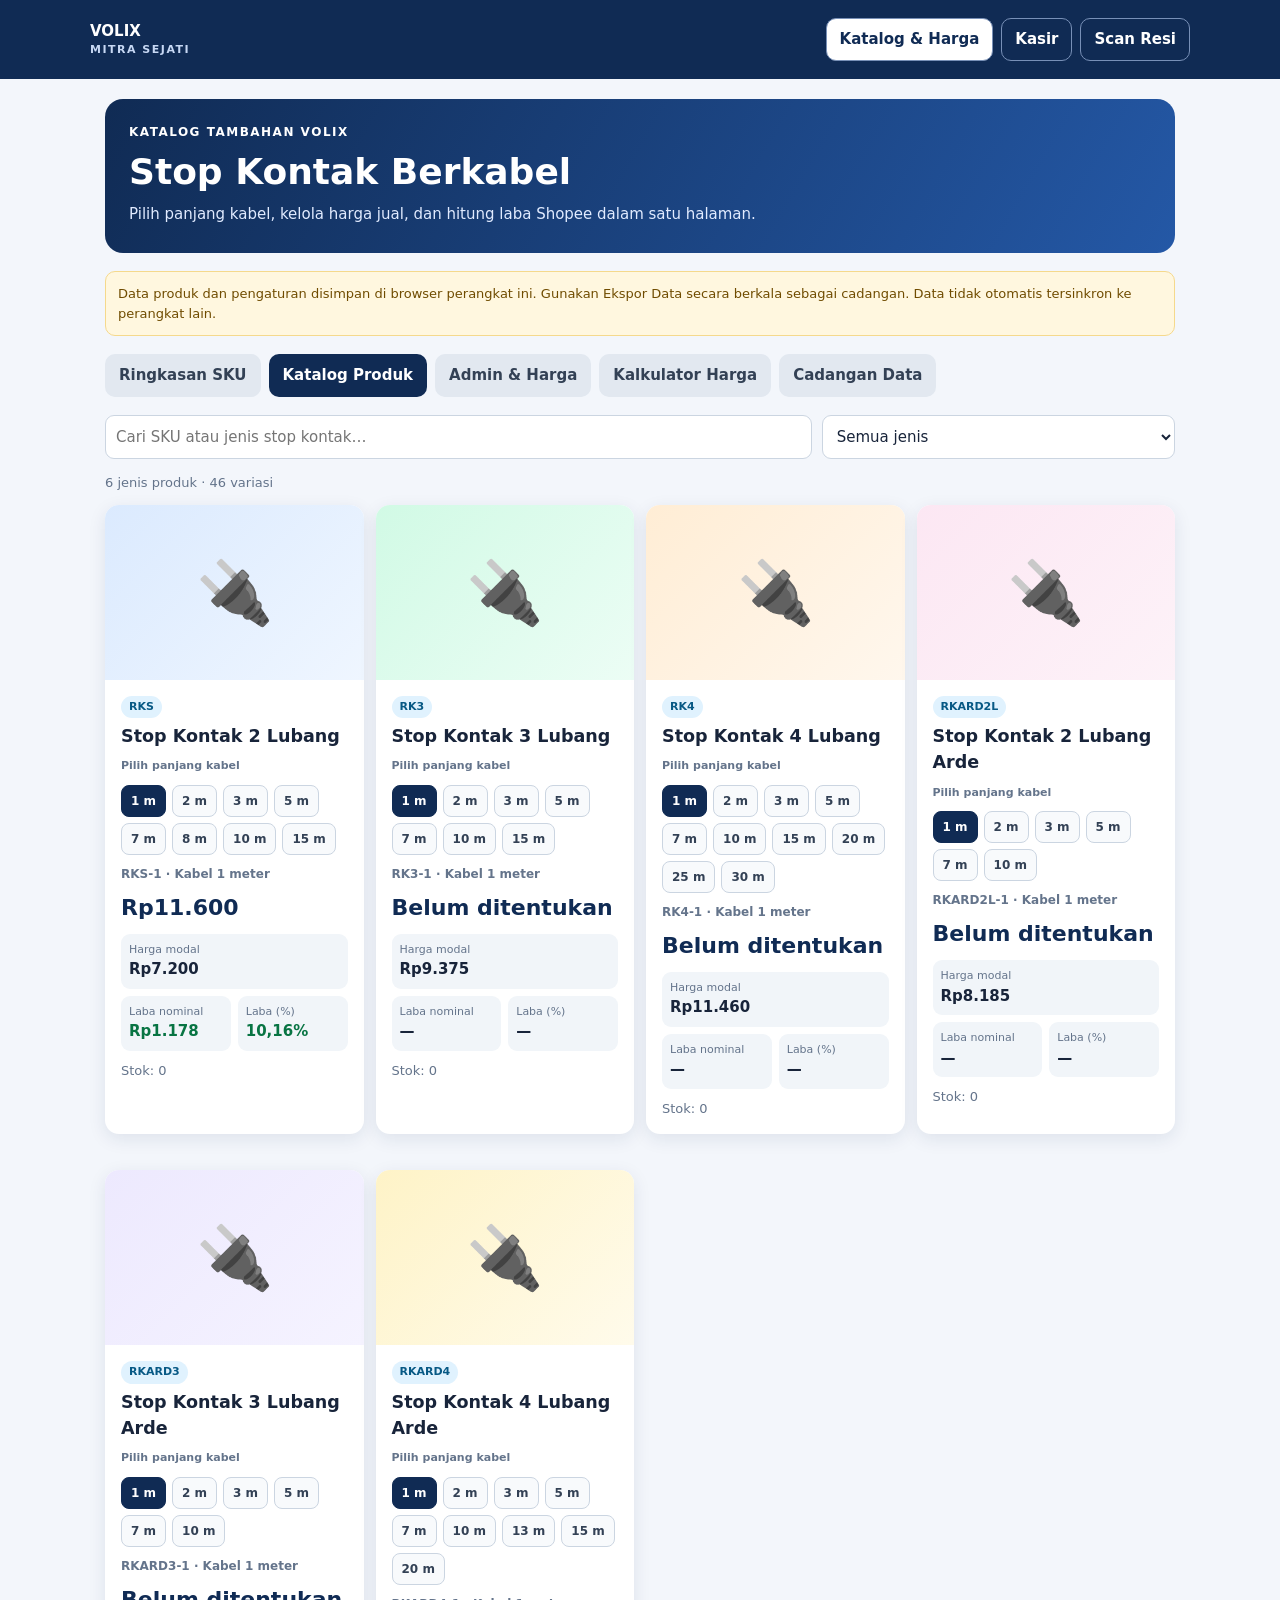
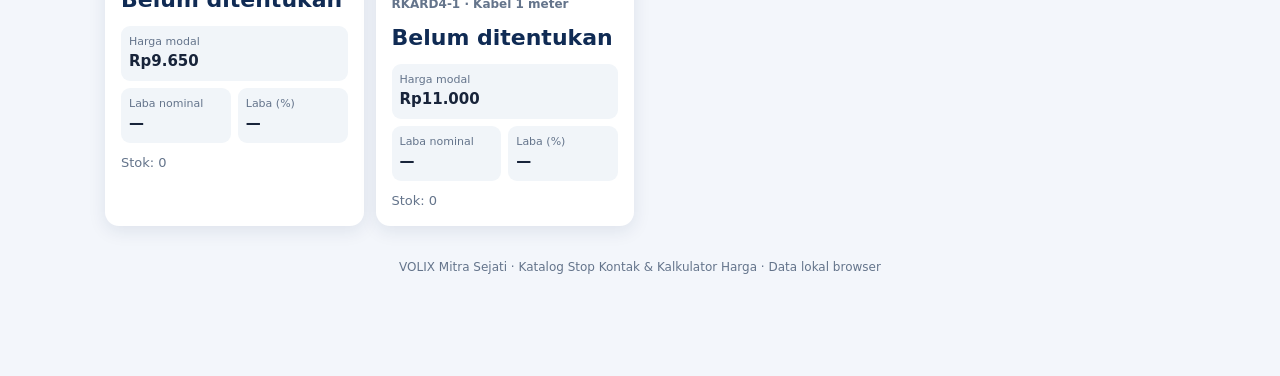
==== index.html @ 22ccf39c "Add Ringkasan SKU tab for stop contact catalog" ====
<!doctype html>
<html lang="id"><head><meta charset="utf-8"><meta name="viewport" content="width=device-width,initial-scale=1"><meta name="theme-color" content="#102b54"><title>VOLIX Mitra Sejati — Katalog & Kalkulator Harga</title>
<style>
:root{--navy:#102b54;--blue:#2563eb;--bg:#f3f6fb;--ink:#18243a;--muted:#64748b;--line:#dce4ef;--green:#087443;--red:#b42318}*{box-sizing:border-box}body{margin:0;background:var(--bg);color:var(--ink);font:15px/1.5 system-ui,-apple-system,Segoe UI,sans-serif}header{background:var(--navy);color:white;padding:18px max(16px,calc((100% - 1100px)/2));display:flex;justify-content:space-between;align-items:center;gap:12px;flex-wrap:wrap}header a{color:white;text-decoration:none;font-weight:800}.topnav{display:flex;gap:8px;align-items:center}.topnav .navlink{padding:9px 13px;border:1px solid #7890b7;border-radius:10px}.topnav .current{background:white;color:var(--navy)}header small{display:block;color:#c7d8f4;font-size:11px;letter-spacing:1.5px}.wrap{max-width:1100px;margin:auto;padding:20px 15px 80px}.hero{background:linear-gradient(120deg,#102b54,#2458a6);border-radius:18px;padding:24px;color:white;margin-bottom:18px}.hero h1{margin:4px 0;font-size:clamp(25px,4vw,36px)}.hero p{margin:4px 0;color:#e1ebff}.tabs{display:flex;gap:8px;flex-wrap:wrap;margin:18px 0}.tab,button,.btn{border:0;border-radius:10px;padding:10px 14px;font:inherit;font-weight:700;cursor:pointer}.tab{background:#e2e8f0;color:#334155}.tab.active{background:var(--navy);color:white}button.primary{background:var(--blue);color:white}button.secondary{background:#e8eef8;color:#17325d}button.danger{background:#fee4e2;color:var(--red)}input,select{width:100%;border:1px solid #cbd5e1;border-radius:9px;padding:10px;font:inherit;background:white;color:var(--ink)}label{display:block;font-size:13px;color:#475569;font-weight:650;margin-bottom:10px}label input,label select{display:block;margin-top:5px}.card{background:white;border:1px solid var(--line);border-radius:14px;padding:16px;margin:12px 0;box-shadow:0 3px 12px #142c4b08}.grid{display:grid;grid-template-columns:repeat(auto-fit,minmax(180px,1fr));gap:12px}.stat{font-size:13px;color:var(--muted)}.stat strong{display:block;font-size:23px;color:var(--navy)}.toolbar{display:grid;grid-template-columns:2fr 1fr;gap:10px;margin-bottom:14px}.products{display:grid;grid-template-columns:repeat(auto-fit,minmax(230px,1fr));gap:12px}.product{overflow:hidden;padding:0;border:0;box-shadow:0 5px 18px #102b5418}.variant-list{display:flex;flex-wrap:wrap;gap:6px;margin:10px 0}.variant-btn{padding:6px 9px;border:1px solid #cbd5e1;border-radius:8px;background:#f8fafc;color:#334155;font-size:12px;font-weight:750}.variant-btn.active{background:#102b54;border-color:#102b54;color:white}.variant-label{font-size:11px;color:#64748b;font-weight:700;margin-top:9px}.product-body{padding:14px 16px 16px}.catalog-profit{display:grid;grid-template-columns:1fr 1fr;gap:7px;margin:10px 0}.catalog-profit>div{background:#f1f5f9;border-radius:9px;padding:8px;min-width:0}.catalog-profit>div:first-child{grid-column:1/-1}.catalog-profit span{display:block;font-size:11px;color:#64748b}.catalog-profit strong{display:block;font-size:15px;overflow-wrap:anywhere}.catalog-profit .profit-good{color:#087443}.catalog-profit .profit-loss{color:#b42318}.product h3{margin:5px 0 3px}.product-image{width:100%;height:175px;display:block;object-fit:cover;background:#e7eef8}.product-placeholder{height:175px;display:flex;align-items:center;justify-content:center;font-size:62px;background:linear-gradient(135deg,var(--card-a,#dbeafe),var(--card-b,#eff6ff));color:#17325d}.type-RKS{--card-a:#dbeafe;--card-b:#eff6ff}.type-RK3{--card-a:#d1fae5;--card-b:#ecfdf5}.type-RK4{--card-a:#ffedd5;--card-b:#fff7ed}.type-RKARD2L{--card-a:#fce7f3;--card-b:#fdf2f8}.type-RKARD3{--card-a:#ede9fe;--card-b:#f5f3ff}.type-RKARD4{--card-a:#fef3c7;--card-b:#fffbeb}.name-field{font-weight:800;color:var(--navy)}.sku{font-size:12px;color:var(--muted);font-weight:750}.price{font-size:22px;font-weight:850;color:var(--navy);margin:8px 0}.muted{color:var(--muted);font-size:13px}.badge{display:inline-block;border-radius:99px;padding:3px 8px;background:#e0f2fe;color:#075985;font-size:11px;font-weight:800}.profit-good{color:var(--green);font-weight:800}.profit-low{color:#a15c00;font-weight:800}.profit-loss{color:var(--red);font-weight:800}.row-actions{display:flex;gap:7px;flex-wrap:wrap}.row-actions button{padding:7px 10px;font-size:13px}.table-wrap{overflow:auto}table{border-collapse:collapse;width:100%;min-width:760px;font-size:13px}th,td{padding:10px;border-bottom:1px solid var(--line);text-align:right;white-space:nowrap}th:first-child,td:first-child{text-align:left}th{background:#f8fafc;color:#475569}.formgrid{display:grid;grid-template-columns:repeat(auto-fit,minmax(160px,1fr));gap:10px}.hidden{display:none!important}.notice{background:#fff7df;border:1px solid #f5d98c;border-radius:10px;padding:12px;font-size:13px;color:#704c00}.section-title{display:flex;justify-content:space-between;align-items:center;gap:12px;flex-wrap:wrap}footer{text-align:center;color:var(--muted);font-size:12px;padding:20px}.small{font-size:12px;color:var(--muted)}.summary-categories{display:grid;grid-template-columns:repeat(2,minmax(0,1fr));gap:10px}.summary-category{background:#fff;border:1px solid var(--line);border-radius:13px;padding:13px;cursor:pointer;text-align:left;color:var(--ink);box-shadow:0 3px 12px #142c4b08}.summary-category b{display:block;color:var(--navy);font-size:14px;line-height:1.35}.summary-category small{display:block;color:var(--muted);margin-top:5px}.summary-category .count{font-size:21px;font-weight:850;color:var(--blue);margin-top:8px}@media(max-width:600px){.toolbar{grid-template-columns:1fr}.hero{padding:19px}.wrap{padding-top:12px}.card{padding:13px}}

/* Admin HP: tabel menjadi kartu agar tidak perlu geser kiri-kanan; seluruh fitur tetap ada. */
@media(max-width:600px){
#admin .card:has(#rows){padding:9px;overflow:visible}
#admin .table-wrap{overflow:visible}
#admin table{display:block;width:100%;min-width:0;font-size:12px}
#admin table thead{display:none}
#admin table tbody{display:grid;grid-template-columns:1fr;gap:10px}
#admin table tbody tr{display:grid;grid-template-columns:repeat(2,minmax(0,1fr));gap:0 10px;padding:10px;border:1px solid var(--line);border-radius:12px;background:#fff}
#admin table tbody td{display:flex;flex-direction:column;align-items:flex-start;justify-content:center;min-width:0;padding:7px 2px;border-bottom:1px solid #edf1f6;text-align:left;white-space:normal;overflow-wrap:anywhere}
#admin table tbody td:first-child{grid-column:1/-1;font-size:13px}
#admin table tbody td:nth-child(2)::before{content:"Panjang kabel";font-size:10px;color:var(--muted);font-weight:700}
#admin table tbody td:nth-child(3)::before{content:"Modal";font-size:10px;color:var(--muted);font-weight:700}
#admin table tbody td:nth-child(4)::before{content:"Harga jual";font-size:10px;color:var(--muted);font-weight:700}
#admin table tbody td:nth-child(5)::before{content:"Admin Shopee";font-size:10px;color:var(--muted);font-weight:700}
#admin table tbody td:nth-child(6)::before{content:"Laba bersih";font-size:10px;color:var(--muted);font-weight:700}
#admin table tbody td:nth-child(7)::before{content:"Status";font-size:10px;color:var(--muted);font-weight:700}
#admin table tbody td:last-child{grid-column:1/-1;border-bottom:0;padding-top:10px}
#admin table tbody td:last-child::before{content:"Aksi";font-size:10px;color:var(--muted);font-weight:700;margin-bottom:6px}
#admin .row-actions{width:100%;display:grid;grid-template-columns:repeat(4,minmax(0,1fr));gap:6px}
#admin .row-actions button{padding:9px 3px;font-size:12px;min-width:0}
#admin .section-title{align-items:flex-start}
#admin .section-title>button{white-space:nowrap;padding:9px 10px;font-size:12px}
}

/* Tampilan ponsel: dua kartu sejajar dan navigasi bawah selalu terlihat */
.bottom-nav{display:none}
@media(max-width:600px){
  .wrap{padding:12px 10px calc(100px + env(safe-area-inset-bottom))}
  .products{grid-template-columns:repeat(2,minmax(0,1fr));gap:9px}
  .product{min-width:0;border-radius:12px}
  .product-image,.product-placeholder{height:112px}
  .product-body{padding:10px}
  .product h3{font-size:13px;line-height:1.35;min-height:35px}
  .product .sku{font-size:10px}
  .product .price{font-size:15px;line-height:1.35;margin:7px 0}
  .product .muted{font-size:11px}
  .catalog-profit{gap:5px;margin:8px 0}
  .catalog-profit>div{padding:6px;border-radius:7px}
  .catalog-profit span{font-size:9px;line-height:1.25}
  .catalog-profit strong{font-size:12px}
  .badge{font-size:9px;padding:2px 6px}
  .bottom-nav{
    display:grid;grid-template-columns:repeat(5,minmax(0,1fr));gap:4px;
    position:fixed;left:10px;right:10px;bottom:calc(8px + env(safe-area-inset-bottom));
    z-index:1000;padding:7px 6px;background:rgba(255,255,255,.97);
    border:1px solid #dce4ef;border-radius:17px;
    box-shadow:0 8px 28px rgba(16,43,84,.2);backdrop-filter:blur(14px)
  }
  .bottom-nav .tab{
    display:flex;flex-direction:column;align-items:center;justify-content:center;
    gap:3px;min-width:0;padding:7px 2px;border-radius:11px;
    background:transparent;color:#64748b;font-size:10px;line-height:1.2;
    white-space:nowrap
  }
  .bottom-nav .tab .nav-icon{font-size:18px;line-height:1.1}
  .bottom-nav .tab.active{background:#eaf1ff;color:#173d78}
}


/* Navigasi pindah katalog/kasir selalu mudah dijangkau di HP */
.switch-nav{display:none}
@media(max-width:600px){
 .switch-nav{position:fixed;z-index:9999;left:10px;right:10px;bottom:calc(8px + env(safe-area-inset-bottom));display:grid;grid-template-columns:1fr 1fr;gap:8px;padding:7px;background:#fff;border:1px solid #dce4ef;border-radius:16px;box-shadow:0 8px 28px #102b5430}
 .switch-nav a{display:flex;align-items:center;justify-content:center;min-height:44px;border-radius:11px;text-decoration:none;font-weight:800;font-size:13px;background:#edf3ff;color:#102b54}
 .switch-nav a.active{background:#102b54;color:#fff}
 body{padding-bottom:75px}
}
.topnav .navlink{white-space:nowrap}@media(max-width:600px){header{align-items:flex-start}.topnav{flex-wrap:wrap}.topnav .navlink{padding:7px 9px;font-size:12px}}/* Admin: satu kartu induk per jenis produk, varian tetap bisa dikelola satu per satu. */
#admin #rows .group-row td{padding:0;border:0;text-align:left;white-space:normal}
.admin-group{border:1px solid var(--line);border-radius:13px;background:#fff;padding:13px;margin:5px 0}
.admin-group-head{display:flex;align-items:center;justify-content:space-between;gap:10px;padding-bottom:10px;border-bottom:1px solid var(--line)}
.admin-variants{display:grid;gap:8px;padding-top:9px}
.admin-variant{display:grid;grid-template-columns:1fr repeat(5,minmax(70px,.8fr)) auto;align-items:center;gap:10px;padding:9px;background:#f8fafc;border-radius:9px;font-size:12px}
.admin-variant small{display:block;color:var(--muted);font-size:10px}
.admin-variant .row-actions{justify-content:flex-end;flex-wrap:nowrap}
.admin-variant .row-actions button{padding:6px 8px;font-size:11px}
.variant-edit-card{border:1px solid var(--line);border-radius:12px;padding:12px;margin:12px 0;background:#f8fafc}
@media(max-width:600px){
 .admin-group{padding:10px}
 .admin-group-head{align-items:flex-start}
 .admin-group-head button{font-size:11px;padding:8px}
 .admin-variant{grid-template-columns:repeat(2,minmax(0,1fr));gap:7px;padding:9px}
 .admin-variant>div:first-child{grid-column:1/-1}
 .admin-variant .row-actions{grid-column:1/-1;display:grid;grid-template-columns:repeat(4,minmax(0,1fr))}
 .admin-variant .row-actions button{padding:8px 2px}
 #admin table{min-width:0}
}
</style></head><body>
<header><a href="./">VOLIX <small>MITRA SEJATI</small></a><nav class="topnav"><a class="navlink current" href="./">Katalog & Harga</a><a class="navlink" href="./kasir/">Kasir</a><a class="navlink" href="./scan.html">Scan Resi</a></nav></header>
<div class="wrap"><section class="hero"><div style="font-size:12px;letter-spacing:1.5px;font-weight:800">KATALOG TAMBAHAN VOLIX</div><h1>Stop Kontak Berkabel</h1><p>Pilih panjang kabel, kelola harga jual, dan hitung laba Shopee dalam satu halaman.</p></section>
<div class="notice">Data produk dan pengaturan disimpan di browser perangkat ini. Gunakan Ekspor Data secara berkala sebagai cadangan. Data tidak otomatis tersinkron ke perangkat lain.</div>
<div class="tabs"><button class="tab" data-tab="summary">Ringkasan SKU</button><button class="tab active" data-tab="catalog">Katalog Produk</button><button class="tab" data-tab="admin">Admin & Harga</button><button class="tab" data-tab="calc">Kalkulator Harga</button><button class="tab" data-tab="backup">Cadangan Data</button></div>
<section id="summary" class="hidden"><div class="section-title"><div><h2>Ringkasan SKU Stop Kontak</h2><p class="muted">Pantau jumlah varian, harga, dan laba seluruh produk.</p></div><button class="secondary" type="button" onclick="showTab('admin')">Kelola harga</button></div><div class="grid" id="summaryStats"></div><h3>Daftar kategori produk</h3><div id="summaryCategories" class="summary-categories"></div></section>
<section id="catalog"><div class="toolbar"><input id="search" placeholder="Cari SKU atau jenis stop kontak…"><select id="filter"><option value="">Semua jenis</option><option>RKS</option><option>RK3</option><option>RK4</option><option>RKARD2L</option><option>RKARD3</option><option>RKARD4</option></select></div><div id="productCount" class="muted"></div><div id="products" class="products"></div></section>
<section id="admin" class="hidden"><div class="section-title"><div><h2>Pengelolaan Produk & Harga</h2><p class="muted">Harga jual kosong berarti produk belum siap ditampilkan kepada pelanggan.</p></div><button class="primary" id="newProduct">＋ Tambah SKU</button></div><div class="grid" id="stats"></div><div class="card"><div class="table-wrap"><table><thead><tr><th>Nama Produk / SKU</th><th>Kabel</th><th>Modal</th><th>Harga jual</th><th>Admin Shopee</th><th>Laba bersih</th><th>Status</th><th>Aksi</th></tr></thead><tbody id="rows"></tbody></table></div></div><div id="variantGroupEditor" class="card hidden"></div><div class="card hidden" id="editor"><h3 id="editorTitle">Edit produk</h3><form id="productForm"><div class="formgrid"><label>Nama produk<input name="name" placeholder="Contoh: Stop Kontak 2 Lubang Kabel 1 Meter" required></label><label>SKU<input name="sku" required></label><label>Jenis produk<select name="type"><option>RKS</option><option>RK3</option><option>RK4</option><option>RKARD2L</option><option>RKARD3</option><option>RKARD4</option></select></label><label>Panjang kabel (meter)<input name="meters" type="number" min="0" step="1" required></label><label>Harga kabel per meter (Rp)<input name="cable" type="number" min="0" required></label><label>Harga stop kontak (Rp)<input name="socket" type="number" min="0" required></label><label>Harga jack (Rp)<input name="jack" type="number" min="0" required></label><label>Biaya packing (Rp)<input name="packing" type="number" min="0" required></label><label>Harga jual (Rp)<input name="price" type="number" min="0" placeholder="Kosongkan jika belum ditentukan"></label><label>URL gambar produk (opsional)<input name="image" type="url" placeholder="https://..."></label><label>Unggah foto produk<input id="productImageFile" type="file" accept="image/*"></label><div id="imagePreviewWrap" class="hidden"><span class="small">Pratinjau foto</span><img id="imagePreview" alt="Pratinjau foto produk" style="display:block;max-width:180px;max-height:140px;object-fit:contain;border-radius:10px;margin:6px 0"></div><label>Admin Shopee otomatis (Rp)<input name="fee" type="number" min="0" readonly placeholder="Terhitung dari Kalkulator"></label><label>Stok<input name="stock" type="number" min="0" value="0"></label><label>Status<select name="active"><option value="true">Aktif</option><option value="false">Disembunyikan</option></select></label></div><div class="row-actions" style="margin:8px 0 12px"><button type="button" class="secondary" id="calcProductPrice">Hitung harga jual minimum</button><span class="small" id="productPriceHint">Target laba mengikuti pengaturan Kalkulator Harga Shopee.</span></div><div class="row-actions"><button class="primary" type="submit">Simpan SKU</button><button type="button" class="secondary" id="cancelEdit">Batal</button></div></form></div></section>
<section id="calc" class="hidden"><h2>Kalkulator Harga Shopee</h2><div class="card"><div class="formgrid"><label>Harga jual produk (Rp)<input id="calcPrice" type="number" min="0" value="11600"></label><label>Modal produk (Rp)<input id="calcModal" type="number" min="0" value="7300"></label><label>Biaya admin (%)<input id="calcPercent" type="number" min="0" max="100" step="0.1" value="10"></label><label>Biaya pembayaran Shopee Mall (%)<input id="calcMall" type="number" min="0" max="100" step="0.1" value="0"></label><label>Biaya proses pesanan (Rp)<input id="calcFixed" type="number" min="0" value="1250"></label><label>Gratis Ongkir XTRA (%)<input id="calcXtra" type="number" min="0" max="100" step="0.1" value="6.5"></label><label>Biaya program lain (%)<input id="calcOtherPercent" type="number" min="0" max="100" step="0.1" value="0"></label><label>Biaya lainnya (Rp)<input id="calcOtherFixed" type="number" min="0" value="0"></label><label>Target laba bersih (Rp)<input id="calcTarget" type="number" min="0" value="2000"></label></div><button class="primary" id="calculate">Hitung Estimasi Hasil</button><div id="calcResult" class="card hidden"></div><p class="small">Tarif dapat diubah sesuai rincian biaya di Seller Centre. Tekan Hitung Estimasi Hasil untuk menyimpan pengaturan dan memperbarui biaya admin seluruh SKU yang memiliki harga jual. Harga minimum SKU dapat dihitung dari formulir Edit SKU.</p></div></section>
<section id="backup" class="hidden"><h2>Cadangan & Pemindahan Data</h2><div class="card"><p>Ekspor untuk menyimpan semua SKU dalam file JSON. Impor file tersebut untuk memulihkan data atau memindahkannya ke browser lain.</p><div class="row-actions"><button class="primary" id="export">Ekspor Data JSON</button><label class="secondary" style="display:inline-block;margin:0;padding:10px 14px;border-radius:10px;cursor:pointer">Impor Data JSON<input id="import" type="file" accept=".json,application/json" style="display:none"></label><button class="danger" id="reset">Kembalikan Data Awal</button></div><p id="backupMsg" class="muted"></p></div></section>
<footer>VOLIX Mitra Sejati · Katalog Stop Kontak & Kalkulator Harga · Data lokal browser</footer></div>
<nav class="bottom-nav" aria-label="Menu utama">
<button type="button" class="tab" data-tab="summary"><span class="nav-icon">▤</span><span>Ringkasan</span></button>
<button type="button" class="tab active" data-tab="catalog"><span class="nav-icon">▦</span><span>Katalog</span></button>
<button type="button" class="tab" data-tab="admin"><span class="nav-icon">⚙</span><span>Admin</span></button>
<button type="button" class="tab" data-tab="calc"><span class="nav-icon">％</span><span>Kalkulator</span></button>
<button type="button" class="tab" data-tab="backup"><span class="nav-icon">⇅</span><span>Cadangan</span></button>
</nav>
<script>
const KEY='volix_stopkontak_v1';
const initial=[
['RKS-1','RKS',1,1200,4200,1300,500,11600,3222,0,true],['RKS-2','RKS',2,1200,4200,1300,500,14220,3667,0,true],['RKS-3','RKS',3,1200,4200,1300,500,18800,4696,0,true],['RKS-5','RKS',5,1200,4200,1300,500,21600,4922,0,true],['RKS-7','RKS',7,1200,4200,1300,500,null,null,0,true],['RKS-8','RKS',8,1200,4200,1300,500,29500,6266,0,true],['RKS-10','RKS',10,1200,4200,1300,500,34700,7150,0,true],['RKS-15','RKS',15,1200,4200,1300,500,null,null,0,true],
['RK3-1','RK3',1,1200,6375,1300,500,null,null,0,true],['RK3-2','RK3',2,1200,6375,1300,500,null,null,0,true],['RK3-3','RK3',3,1200,6375,1300,500,19500,3055,0,true],['RK3-5','RK3',5,1200,6375,1300,500,null,null,0,true],['RK3-7','RK3',7,1200,6375,1300,500,null,null,0,true],['RK3-10','RK3',10,1200,6375,1300,500,null,null,0,true],['RK3-15','RK3',15,1200,6375,1300,500,null,null,0,true],
['RK4-1','RK4',1,1200,8460,1300,500,null,null,0,true],['RK4-2','RK4',2,1200,8460,1300,500,null,null,0,true],['RK4-3','RK4',3,1200,8460,1300,500,null,null,0,true],['RK4-5','RK4',5,1200,8460,1300,500,null,null,0,true],['RK4-7','RK4',7,1200,8460,1300,500,null,null,0,true],['RK4-10','RK4',10,1200,8460,1300,500,null,null,0,true],['RK4-15','RK4',15,1200,8460,1300,500,null,null,0,true],['RK4-20','RK4',20,1200,8460,1300,500,null,null,0,true],['RK4-25','RK4',25,1200,8460,1300,500,null,null,0,true],['RK4-30','RK4',30,1200,8460,1300,500,null,null,0,true],
['RKARD2L-1','RKARD2L',1,1200,5185,1300,500,null,null,0,true],['RKARD2L-2','RKARD2L',2,1200,5185,1300,500,null,null,0,true],['RKARD2L-3','RKARD2L',3,1200,5185,1300,500,null,null,0,true],['RKARD2L-5','RKARD2L',5,1200,5185,1300,500,null,null,0,true],['RKARD2L-7','RKARD2L',7,1200,5185,1300,500,null,null,0,true],['RKARD2-10','RKARD2L',10,1200,5185,1300,500,null,null,0,true],
['RKARD3-1','RKARD3',1,1200,6650,1300,500,null,null,0,true],['RKARD3-2','RKARD3',2,1200,6650,1300,500,null,null,0,true],['RKARD3-3','RKARD3',3,1200,6650,1300,500,null,null,0,true],['RKARD3-5','RKARD3',5,1200,6650,1300,500,null,null,0,true],['RKARD3-7','RKARD3',7,1200,6650,1300,500,null,null,0,true],['RKARD3-10','RKARD3',10,1200,6650,1300,500,null,null,0,true],
['RKARD4-1','RKARD4',1,1200,8000,1300,500,null,null,0,true],['RKARD4-2','RKARD4',2,1200,8000,1300,500,null,null,0,true],['RKARD4-3','RKARD4',3,1200,8000,1300,500,null,null,0,true],['RKARD4-5','RKARD4',5,1200,8000,1300,500,null,null,0,true],['RKARD4-7','RKARD4',7,1200,8000,1300,500,null,null,0,true],['RKARD4-10','RKARD4',10,1200,8000,1300,500,null,null,0,true],['RKARD4-15','RKARD4',15,1200,8000,1300,500,null,null,0,true],['RKARD4-20','RKARD4',20,1200,8000,1300,500,null,null,0,true],['RKARD4-13','RKARD4',13,1200,8000,1300,500,null,null,0,true]
].map(a=>({sku:a[0],type:a[1],meters:a[2],cable:a[3],socket:a[4],jack:a[5],packing:a[6],price:a[7],fee:a[8],stock:a[9],active:a[10],name:'Stop Kontak '+({RKS:'2 Lubang',RK3:'3 Lubang',RK4:'4 Lubang',RKARD2L:'2 Lubang Arde',RKARD3:'3 Lubang Arde',RKARD4:'4 Lubang Arde'}[a[1]]||a[1])+' Kabel '+a[2]+' Meter',image:''}));
const CALC_KEY='volix_shopee_settings_v1';
const calcDefaults={admin:10,mall:0,fixed:1250,xtra:6.5,otherPercent:0,otherFixed:0,target:2000};
let calcSettings;try{calcSettings={...calcDefaults,...JSON.parse(localStorage.getItem(CALC_KEY)||'{}')}}catch{calcSettings={...calcDefaults}}
let data;try{data=JSON.parse(localStorage.getItem(KEY))||initial.map(x=>({...x}))}catch{data=initial.map(x=>({...x}))}
data=data.map(p=>({...p,name:p.name||('Stop Kontak '+({RKS:'2 Lubang',RK3:'3 Lubang',RK4:'4 Lubang',RKARD2L:'2 Lubang Arde',RKARD3:'3 Lubang Arde',RKARD4:'4 Lubang Arde'}[p.type]||p.type)+' Kabel '+p.meters+' Meter'),image:p.image||''}));
// Tambahkan variasi panjang kabel baru untuk 2 lubang tanpa mengubah SKU yang sudah tersimpan.
[7,15].forEach(m=>{const sku='RKS-'+m;if(!data.some(p=>p.sku===sku)){const p=initial.find(x=>x.sku===sku);if(p)data.push({...p})}});
const rupiah=n=>n==null||n===''?'—':'Rp'+Number(n).toLocaleString('id-ID');const modal=p=>Number(p.meters)*Number(p.cable)+Number(p.socket)+Number(p.jack)+Number(p.packing);const laba=p=>p.price==null||p.fee==null?null:Number(p.price)-Number(p.fee)-modal(p);
function getCalcSettings(){const n=id=>Math.max(0,Number(document.getElementById(id)?.value)||0);return {admin:n('calcPercent'),mall:n('calcMall'),fixed:n('calcFixed'),xtra:n('calcXtra'),otherPercent:n('calcOtherPercent'),otherFixed:n('calcOtherFixed'),target:n('calcTarget')}}
function platformFee(price,c=calcSettings){const p=Math.max(0,Number(price)||0);return Math.round(p*c.admin/100)+Math.round(p*c.mall/100)+Math.max(0,c.fixed)+Math.round(p*c.xtra/100)+Math.round(p*c.otherPercent/100)+Math.max(0,c.otherFixed)}
function minimumPrice(cost,target=calcSettings.target,c=calcSettings){let lo=0,hi=Math.max(1,Math.ceil(cost+target+c.fixed+c.otherFixed+1000));const profit=p=>p-platformFee(p,c)-cost;while(profit(hi)<target&&hi<Number.MAX_SAFE_INTEGER/2)hi*=2;while(lo<hi){const mid=Math.floor((lo+hi)/2);if(profit(mid)>=target)hi=mid;else lo=mid+1}return lo}
function persistCalcSettings(){calcSettings=getCalcSettings();localStorage.setItem(CALC_KEY,JSON.stringify(calcSettings))}
function applyCalcSettingsToProducts(){data.forEach(p=>{p.fee=p.price==null?null:platformFee(p.price)});localStorage.setItem(KEY,JSON.stringify(data));renderCatalog();renderAdmin()}
['calcPercent','calcMall','calcFixed','calcXtra','calcOtherPercent','calcOtherFixed','calcTarget'].forEach(id=>{const el=document.getElementById(id);if(el)el.value=calcSettings[({calcPercent:'admin',calcMall:'mall',calcFixed:'fixed',calcXtra:'xtra',calcOtherPercent:'otherPercent',calcOtherFixed:'otherFixed',calcTarget:'target'})[id]]});
const safe=s=>String(s??'').replace(/[&<>"']/g,c=>({'&':'&amp;','<':'&lt;','>':'&gt;','"':'&quot;',"'":'&#39;'}[c]));
function save(){localStorage.setItem(KEY,JSON.stringify(data));renderCatalog();renderAdmin();renderSummary()}
function showTab(id){document.querySelectorAll('.tab').forEach(b=>b.classList.toggle('active',b.dataset.tab===id));['summary','catalog','admin','calc','backup'].forEach(x=>document.getElementById(x).classList.toggle('hidden',x!==id));if(id==='admin')renderAdmin();if(id==='summary')renderSummary()}
document.querySelectorAll('.tab').forEach(b=>b.onclick=()=>showTab(b.dataset.tab));
const selectedVariants={};
function renderCatalog(){
 const q=document.getElementById('search').value.toLowerCase(),f=document.getElementById('filter').value;
 const active=data.filter(p=>p.active);
 const groups=[...new Set(active.map(p=>p.type))].map(type=>({type,items:active.filter(p=>p.type===type).sort((a,b)=>Number(a.meters)-Number(b.meters))}));
 const filtered=groups.map(g=>({...g,items:g.items.filter(p=>!q||((p.name||'')+' '+p.sku+' '+p.type+' stop kontak '+p.meters+' meter').toLowerCase().includes(q))})).filter(g=>g.items.length&&(!f||g.type===f));
 document.getElementById('productCount').textContent=filtered.length+' jenis produk · '+filtered.reduce((n,g)=>n+g.items.length,0)+' variasi';
 document.getElementById('products').innerHTML=filtered.map(g=>{
  const chosen=g.items.find(p=>p.sku===selectedVariants[g.type])||g.items[0];selectedVariants[g.type]=chosen.sku;
  const cost=modal(chosen),profit=laba(chosen),pct=profit==null||Number(chosen.price)<=0?null:profit/Number(chosen.price)*100;
  const title=({RKS:'Stop Kontak 2 Lubang',RK3:'Stop Kontak 3 Lubang',RK4:'Stop Kontak 4 Lubang',RKARD2L:'Stop Kontak 2 Lubang Arde',RKARD3:'Stop Kontak 3 Lubang Arde',RKARD4:'Stop Kontak 4 Lubang Arde'}[g.type]||'Stop Kontak '+g.type);
  const image=chosen.image?'<img class="product-image" src="'+safe(chosen.image)+'" alt="'+safe(title)+'" loading="lazy" onerror="this.style.display=&quot;none&quot;;this.nextElementSibling.style.display=&quot;flex&quot;">':'';
  return '<article class="card product type-'+safe(g.type)+'">'+image+'<div class="product-placeholder" style="'+(chosen.image?'display:none;':'')+'">🔌</div><div class="product-body"><span class="badge">'+safe(g.type)+'</span><h3>'+title+'</h3><div class="variant-label">Pilih panjang kabel</div><div class="variant-list">'+g.items.map(p=>'<button type="button" class="variant-btn '+(p.sku===chosen.sku?'active':'')+'" data-variant="'+safe(p.sku)+'" data-type="'+safe(g.type)+'">'+p.meters+' m</button>').join('')+'</div><div class="sku">'+safe(chosen.sku)+' · Kabel '+chosen.meters+' meter</div><div class="price">'+(chosen.price==null?'Belum ditentukan':rupiah(chosen.price))+'</div><div class="catalog-profit"><div><span>Harga modal</span><strong>'+rupiah(cost)+'</strong></div><div><span>Laba nominal</span><strong class="'+(profit==null?'':profit>=0?'profit-good':'profit-loss')+'">'+rupiah(profit)+'</strong></div><div><span>Laba (%)</span><strong class="'+(profit==null?'':profit>=0?'profit-good':'profit-loss')+'">'+(pct==null?'—':pct.toLocaleString('id-ID',{maximumFractionDigits:2})+'%')+'</strong></div></div><div class="muted">Stok: '+(chosen.stock||0)+'</div></div></article>';
 }).join('')||'<div class="card">Belum ada produk yang cocok dengan pencarian.</div>';
}
function renderSummary(){
 const types=[['RKS','Stop Kontak 2 Lubang'],['RK3','Stop Kontak 3 Lubang'],['RK4','Stop Kontak 4 Lubang'],['RKARD2L','Stop Kontak 2 Lubang Arde'],['RKARD3','Stop Kontak 3 Lubang Arde'],['RKARD4','Stop Kontak 4 Lubang Arde']];
 const active=data.filter(p=>p.active).length,missing=data.filter(p=>p.price==null||p.price==='').length,low=data.filter(p=>p.price!=null&&laba(p)!==null&&laba(p)<2000).length;
 document.getElementById('summaryStats').innerHTML=[['Total SKU',data.length,'#102b54'],['Produk aktif',active,'#087443'],['Belum ada harga',missing,'#b42318'],['Laba di bawah Rp2.000',low,'#a15c00']].map(x=>'<div class="card stat">'+x[0]+'<strong style="color:'+x[2]+'">'+x[1]+'</strong></div>').join('');
 document.getElementById('summaryCategories').innerHTML=types.map(([type,title])=>{const n=data.filter(p=>p.type===type).length;return '<button type="button" class="summary-category" data-summary-type="'+type+'"><b>'+title+'</b><small>'+type+'</small><div class="count">'+n+' varian</div></button>'}).join('');
}
document.getElementById('summaryCategories').addEventListener('click',e=>{const b=e.target.closest('[data-summary-type]');if(!b)return;document.getElementById('filter').value=b.dataset.summaryType;document.getElementById('search').value='';showTab('catalog');renderCatalog()});
function renderAdmin(){
 let active=data.filter(p=>p.active).length,missing=data.filter(p=>p.price==null).length,low=data.filter(p=>laba(p)!==null&&laba(p)<2000).length;
 document.getElementById('stats').innerHTML=[['Total SKU',data.length],['Produk aktif',active],['Belum ada harga',missing],['Laba di bawah Rp2.000',low]].map(s=>'<div class="card stat">'+s[0]+'<strong>'+s[1]+'</strong></div>').join('');
 const groups=[...new Set(data.map(p=>p.type))].map(type=>({type,items:data.map((p,i)=>({...p,_i:i})).filter(p=>p.type===type).sort((a,b)=>Number(a.meters)-Number(b.meters))}));
 document.getElementById('rows').innerHTML=groups.map(g=>{
  const title=({RKS:'Stop Kontak 2 Lubang',RK3:'Stop Kontak 3 Lubang',RK4:'Stop Kontak 4 Lubang',RKARD2L:'Stop Kontak 2 Lubang Arde',RKARD3:'Stop Kontak 3 Lubang Arde',RKARD4:'Stop Kontak 4 Lubang Arde'}[g.type]||g.type);
  return '<tr class="group-row"><td colspan="8"><div class="admin-group"><div class="admin-group-head"><div><b>'+title+'</b><div class="muted">'+g.items.length+' varian · '+safe(g.type)+'</div></div><button class="primary" onclick="editVariantGroup(\''+safe(g.type)+'\',this)">Edit semua varian</button></div><div class="admin-variants">'+g.items.map(p=>'<div class="admin-variant"><div><b>'+p.meters+' meter</b><div class="muted">'+safe(p.sku)+'</div></div><div><small>Modal</small><b>'+rupiah(modal(p))+'</b></div><div><small>Harga jual</small><b>'+rupiah(p.price)+'</b></div><div><small>Admin Shopee</small><b>'+rupiah(p.fee)+'</b></div><div><small>Laba bersih</small><b class="'+(laba(p)==null?'':laba(p)<0?'profit-loss':laba(p)<2000?'profit-low':'profit-good')+'">'+rupiah(laba(p))+'</b></div><div><small>Status</small><b>'+(p.active?'Aktif':'Disembunyikan')+'</b></div><div class="row-actions"><button class="secondary" onclick="editProduct('+p._i+')">Edit SKU</button><button class="secondary" onclick="moveProduct('+p._i+',-1)">↑</button><button class="secondary" onclick="moveProduct('+p._i+',1)">↓</button><button class="danger" onclick="deleteProduct('+p._i+')">Hapus</button></div></div>').join('')+'</div></div></td></tr>';
 }).join('');
}
window.editVariantGroup=function(type,button){
 const items=data.map((p,i)=>({...p,_i:i})).filter(p=>p.type===type).sort((a,b)=>Number(a.meters)-Number(b.meters));
 if(!items.length)return;
 const title=({RKS:'Stop Kontak 2 Lubang',RK3:'Stop Kontak 3 Lubang',RK4:'Stop Kontak 4 Lubang',RKARD2L:'Stop Kontak 2 Lubang Arde',RKARD3:'Stop Kontak 3 Lubang Arde',RKARD4:'Stop Kontak 4 Lubang Arde'}[type]||type);
 const box=document.getElementById('variantGroupEditor');
 box.innerHTML='<div class="section-title"><div><h3>Edit semua varian</h3><div class="muted">'+safe(title)+' · '+items.length+' SKU</div></div><button type="button" class="secondary" id="closeVariantGroup">Tutup</button></div><p class="small">Ubah jenis, panjang, modal, harga jual, stok, dan status. Admin dihitung otomatis mengikuti Kalkulator Harga Shopee.</p>'+items.map(p=>'<div class="variant-edit-card" data-index="'+p._i+'"><b>'+safe(p.sku)+' · '+p.meters+' meter</b><div class="formgrid"><label>Jenis produk<select data-field="type">'+['RKS','RK3','RK4','RKARD2L','RKARD3','RKARD4'].map(t=>'<option '+(p.type===t?'selected':'')+'>'+t+'</option>').join('')+'</select></label><label>SKU<input data-field="sku" value="'+safe(p.sku)+'" required></label><label>Panjang kabel (m)<input data-field="meters" type="number" min="0" value="'+p.meters+'"></label><label>Harga kabel/m<input data-field="cable" type="number" min="0" value="'+p.cable+'"></label><label>Harga stop kontak<input data-field="socket" type="number" min="0" value="'+p.socket+'"></label><label>Harga jack<input data-field="jack" type="number" min="0" value="'+p.jack+'"></label><label>Packing<input data-field="packing" type="number" min="0" value="'+p.packing+'"></label><label>Harga jual<input data-field="price" type="number" min="0" value="'+(p.price??'')+'" placeholder="Belum ditentukan"></label><label>Admin Shopee otomatis<input data-field="fee" type="number" min="0" value="'+(p.fee??'')+'" readonly></label><label>Stok<input data-field="stock" type="number" min="0" value="'+(p.stock??0)+'"></label><label>Status<select data-field="active"><option value="true" '+(p.active?'selected':'')+'>Aktif</option><option value="false" '+(!p.active?'selected':'')+'>Disembunyikan</option></select></label></div><div class="row-actions"><button type="button" class="secondary" data-action="minimum">Hitung harga minimum</button></div><div class="small variant-profit-preview"></div></div>').join('')+'<div class="row-actions"><button type="button" class="primary" id="saveVariantGroup">Simpan semua varian</button><button type="button" class="secondary" id="cancelVariantGroup">Batal</button></div>';
 box.classList.remove('hidden');box.scrollIntoView({behavior:'smooth',block:'start'});
 box.querySelector('#closeVariantGroup').onclick=()=>box.classList.add('hidden');
 box.querySelector('#cancelVariantGroup').onclick=()=>box.classList.add('hidden');
 const updateCard=card=>{const price=card.querySelector('[data-field="price"]').value,cost=['meters','cable','socket','jack','packing'].reduce((sum,k)=>sum+Number(card.querySelector('[data-field="'+k+'"]').value||0)*(k==='cable'?Number(card.querySelector('[data-field="meters"]').value||0):1),0);const fee=price===''?'':platformFee(Number(price));card.querySelector('[data-field="fee"]').value=fee;card.querySelector('.variant-profit-preview').textContent=price===''?'Harga jual belum diisi.':'Admin '+rupiah(fee)+' · Laba bersih '+rupiah(Number(price)-fee-cost);};
 box.querySelectorAll('.variant-edit-card').forEach(card=>{card.querySelector('[data-field="price"]').addEventListener('input',()=>updateCard(card));card.querySelector('[data-action="minimum"]').onclick=()=>{persistCalcSettings();const cost=Number(card.querySelector('[data-field="meters"]').value||0)*Number(card.querySelector('[data-field="cable"]').value||0)+Number(card.querySelector('[data-field="socket"]').value||0)+Number(card.querySelector('[data-field="jack"]').value||0)+Number(card.querySelector('[data-field="packing"]').value||0);card.querySelector('[data-field="price"]').value=minimumPrice(cost);updateCard(card)};updateCard(card)});
 box.querySelector('#saveVariantGroup').onclick=()=>{
  const cards=[...box.querySelectorAll('.variant-edit-card')],seen=new Set(),indices=new Set(cards.map(c=>Number(c.dataset.index)));
  for(const card of cards){const sku=card.querySelector('[data-field="sku"]').value.trim();if(!sku||seen.has(sku)||data.some((p,i)=>p.sku===sku&&!indices.has(i))){alert('SKU kosong atau sudah digunakan. Periksa kembali.');return}seen.add(sku)}
  cards.forEach(card=>{const p=data[Number(card.dataset.index)];card.querySelectorAll('[data-field]').forEach(el=>{const k=el.dataset.field,v=el.value;p[k]=k==='active'?v==='true':['price'].includes(k)&&v===''?null:['sku','type'].includes(k)?v.trim():Number(v)});p.fee=p.price==null?null:platformFee(p.price);});
  save();box.classList.add('hidden');alert('Semua varian berhasil disimpan tanpa menumpuk editor.');
 };
};
function editProduct(i){const p=i==null?{name:'',sku:'',type:'RKS',meters:1,cable:1200,socket:4200,jack:1300,packing:500,price:'',fee:'',stock:0,active:true,image:''}:data[i];document.getElementById('editor').classList.remove('hidden');document.getElementById('variantGroupEditor').classList.add('hidden');document.getElementById('editorTitle').textContent=i==null?'Tambah SKU':'Edit '+p.sku;const form=document.getElementById('productForm');form.dataset.index=i==null?'':i;const typeSelect=form.elements.type;if(p.type&&!Array.from(typeSelect.options).some(o=>o.value===p.type)){const opt=document.createElement('option');opt.value=p.type;opt.textContent=p.type;typeSelect.appendChild(opt)}Object.keys(p).forEach(k=>{if(form.elements[k]&&form.elements[k].type!=='file')form.elements[k].value=p[k]??''});form.elements.fee.value=p.price==null?'':platformFee(p.price);document.getElementById('imagePreviewWrap').classList.toggle('hidden',!p.image);document.getElementById('imagePreview').src=p.image||'';document.getElementById('editor').scrollIntoView({behavior:'smooth',block:'start'})}
window.editProduct=editProduct;window.moveProduct=(i,d)=>{let j=i+d;if(j<0||j>=data.length)return;[data[i],data[j]]=[data[j],data[i]];save()};window.deleteProduct=i=>{if(confirm('Hapus SKU '+data[i].sku+'?')){data.splice(i,1);save()}};
document.getElementById('calcProductPrice').onclick=()=>{const f=document.getElementById('productForm'),cost=Number(f.elements.meters.value||0)*Number(f.elements.cable.value||0)+Number(f.elements.socket.value||0)+Number(f.elements.jack.value||0)+Number(f.elements.packing.value||0);persistCalcSettings();const p=minimumPrice(cost,calcSettings.target,calcSettings);f.elements.price.value=p;f.elements.fee.value=platformFee(p);document.getElementById('productPriceHint').textContent='Harga minimum '+rupiah(p)+' · Admin '+rupiah(f.elements.fee.value)+' · Target laba '+rupiah(calcSettings.target)};
document.getElementById('productForm').elements.price.addEventListener('input',e=>{persistCalcSettings();e.target.form.elements.fee.value=e.target.value===''?'':platformFee(Number(e.target.value))});
document.getElementById('productImageFile').onchange=e=>{const file=e.target.files[0];if(!file)return;const img=document.getElementById('imagePreview');img.src=URL.createObjectURL(file);document.getElementById('imagePreviewWrap').classList.remove('hidden')};document.getElementById('newProduct').onclick=()=>editProduct(null);document.getElementById('cancelEdit').onclick=()=>document.getElementById('editor').classList.add('hidden');
document.getElementById('productForm').onsubmit=async e=>{e.preventDefault();persistCalcSettings();const f=e.target;let p={};['name','sku','type','meters','cable','socket','jack','packing','price','fee','stock'].forEach(k=>{let v=f.elements[k].value;p[k]=k==='price'&&v===''?null:['name','sku','type'].includes(k)?v.trim():Number(v)});p.fee=p.price==null?null:platformFee(p.price);p.active=f.elements.active.value==='true';p.image=f.elements.image.value.trim()||'';let prior=f.dataset.index===''?null:data[Number(f.dataset.index)];if(prior&&prior.image)p.image=p.image||prior.image;const file=document.getElementById('productImageFile').files[0];if(file){try{const img=await createImageBitmap(file);const canvas=document.createElement('canvas');const scale=Math.min(1,900/img.width,700/img.height);canvas.width=Math.round(img.width*scale);canvas.height=Math.round(img.height*scale);canvas.getContext('2d').drawImage(img,0,0,canvas.width,canvas.height);p.image=canvas.toDataURL('image/jpeg',0.78);img.close();}catch(err){alert('Foto gagal diproses. Coba foto JPG/PNG yang lebih kecil.');return}}let i=f.dataset.index;if(i===''){if(data.some(x=>x.sku===p.sku)){alert('SKU sudah ada. Gunakan kode yang berbeda.');return}data.push(p)}else{if(data.some((x,j)=>j!==Number(i)&&x.sku===p.sku)){alert('SKU sudah digunakan produk lain.');return}data[Number(i)]=p}document.getElementById('editor').classList.add('hidden');document.getElementById('productImageFile').value='';try{save()}catch(err){alert('Data gagal disimpan. Foto mungkin terlalu besar; coba unggah gambar yang lebih kecil.')}};
document.getElementById('search').oninput=renderCatalog;document.getElementById('filter').onchange=renderCatalog;
document.getElementById('products').addEventListener('click',e=>{const b=e.target.closest('[data-variant]');if(!b)return;selectedVariants[b.dataset.type]=b.dataset.variant;renderCatalog()});
function calculateShopee(){
 const val=id=>Math.max(0,Number(document.getElementById(id).value)||0);
 const price=val('calcPrice'),m=val('calcModal'),adminPct=val('calcPercent'),mallPct=val('calcMall'),fixed=val('calcFixed'),xtraPct=val('calcXtra'),otherPct=val('calcOtherPercent'),otherFixed=val('calcOtherFixed'),target=val('calcTarget');
 const result=document.getElementById('calcResult');
 const totalPct=adminPct+mallPct+xtraPct+otherPct;
 if(totalPct>=100){result.classList.remove('hidden');result.textContent='Jumlah seluruh persentase biaya harus kurang dari 100%.';return}
 const breakdown=p=>{
  const admin=Math.round(p*adminPct/100),mall=Math.round(p*mallPct/100),xtra=Math.round(p*xtraPct/100),otherPctFee=Math.round(p*otherPct/100);
  const total=admin+mall+fixed+xtra+otherPctFee+otherFixed;
  return {admin,mall,xtra,otherPctFee,total,profit:p-total-m};
 };
 // Cari harga bulat terkecil yang benar-benar mencapai target setelah pembulatan setiap biaya.
 let low=0,high=Math.max(1,m+fixed+otherFixed+target+1000);
 while(breakdown(high).profit<target && high<Number.MAX_SAFE_INTEGER/2) high*=2;
 while(low<high){const mid=Math.floor((low+high)/2);if(breakdown(mid).profit>=target)high=mid;else low=mid+1}
 const recommended=low,rec=breakdown(recommended),current=breakdown(price),margin=price?current.profit/price*100:0;
 const fmtPct=n=>Number(n).toLocaleString('id-ID',{minimumFractionDigits:2,maximumFractionDigits:2})+'%';
 result.classList.remove('hidden');
 result.innerHTML='<h3>Estimasi Hasil</h3><div class="grid"><div class="card stat">Harga Produk<strong>'+rupiah(price)+'</strong></div><div class="card stat">Subtotal Biaya Platform<strong>−'+rupiah(current.admin+current.mall+fixed)+'</strong></div><div class="card stat">Subtotal Biaya Program Opsional<strong>−'+rupiah(current.xtra+current.otherPctFee+otherFixed)+'</strong></div><div class="card stat">Estimasi Hasil Penjualan<strong>'+rupiah(price-current.total)+'</strong></div><div class="card stat">Keuntungan Bersih<strong class="'+(current.profit<0?'profit-loss':current.profit<target?'profit-low':'profit-good')+'">'+rupiah(current.profit)+'</strong></div><div class="card stat">Margin Keuntungan Bersih<strong>'+fmtPct(margin)+'</strong></div></div><div class="table-wrap"><table style="min-width:0"><thead><tr><th>Rincian Biaya</th><th>Tarif</th><th>Biaya</th></tr></thead><tbody><tr><td>Biaya Admin</td><td>'+fmtPct(adminPct)+'</td><td>−'+rupiah(current.admin)+'</td></tr><tr><td>Biaya Pembayaran Shopee Mall</td><td>'+fmtPct(mallPct)+'</td><td>−'+rupiah(current.mall)+'</td></tr><tr><td>Biaya Proses Pesanan</td><td>Tetap</td><td>−'+rupiah(fixed)+'</td></tr><tr><td>Gratis Ongkir XTRA</td><td>'+fmtPct(xtraPct)+'</td><td>−'+rupiah(current.xtra)+'</td></tr><tr><td>Biaya program lain</td><td>'+fmtPct(otherPct)+'</td><td>−'+rupiah(current.otherPctFee)+'</td></tr><tr><td>Biaya lainnya</td><td>Tetap</td><td>−'+rupiah(otherFixed)+'</td></tr><tr><td colspan="2"><b>Total biaya</b></td><td><b>−'+rupiah(current.total)+'</b></td></tr></tbody></table></div><div class="card"><div class="muted">Harga jual minimum untuk target laba bersih '+rupiah(target)+'</div><div class="price">'+rupiah(recommended)+'</div><div class="muted">Estimasi laba pada harga minimum: <b class="profit-good">'+rupiah(rec.profit)+'</b> · Target tercapai</div><div class="row-actions" style="margin-top:12px"><button type="button" class="primary" id="applyRecommended">Gunakan harga minimum</button></div></div>';
 const apply=document.getElementById('applyRecommended');
 if(apply)apply.onclick=()=>{document.getElementById('calcPrice').value=recommended;calculateShopee();};
}
document.getElementById('calculate').onclick=()=>{persistCalcSettings();applyCalcSettingsToProducts();calculateShopee();document.getElementById('calcResult').insertAdjacentHTML('afterbegin','<p class="notice">Pengaturan tersimpan dan biaya admin seluruh SKU yang memiliki harga jual sudah diperbarui.</p>')};
document.getElementById('export').onclick=()=>{let blob=new Blob([JSON.stringify({app:'VOLIX Stop Kontak',version:1,exportedAt:new Date().toISOString(),products:data},null,2)],{type:'application/json'});let a=document.createElement('a');a.href=URL.createObjectURL(blob);a.download='volix-stopkontak-cadangan.json';a.click();URL.revokeObjectURL(a.href);document.getElementById('backupMsg').textContent='Data berhasil diekspor.'};
document.getElementById('import').onchange=async e=>{try{let obj=JSON.parse(await e.target.files[0].text());let list=Array.isArray(obj)?obj:obj.products;if(!Array.isArray(list)||!list.every(p=>p.sku&&p.type))throw Error('Format file tidak cocok');if(confirm('Impor akan mengganti data produk saat ini. Lanjutkan?')){data=list;save();document.getElementById('backupMsg').textContent='Data berhasil diimpor.'}}catch(err){alert('Gagal impor: '+err.message)}e.target.value=''};
document.getElementById('reset').onclick=()=>{if(confirm('Kembalikan semua data ke data awal? Data lokal saat ini akan diganti.')){data=initial.map(x=>({...x}));save();document.getElementById('backupMsg').textContent='Data awal dipulihkan.'}};
renderCatalog();renderAdmin();renderSummary();
</script><nav class="switch-nav" aria-label="Pindah halaman"><a class="active" href="./">▦ Katalog &amp; Harga</a><a href="./kasir/">▣ Kasir</a></nav>
</body></html>
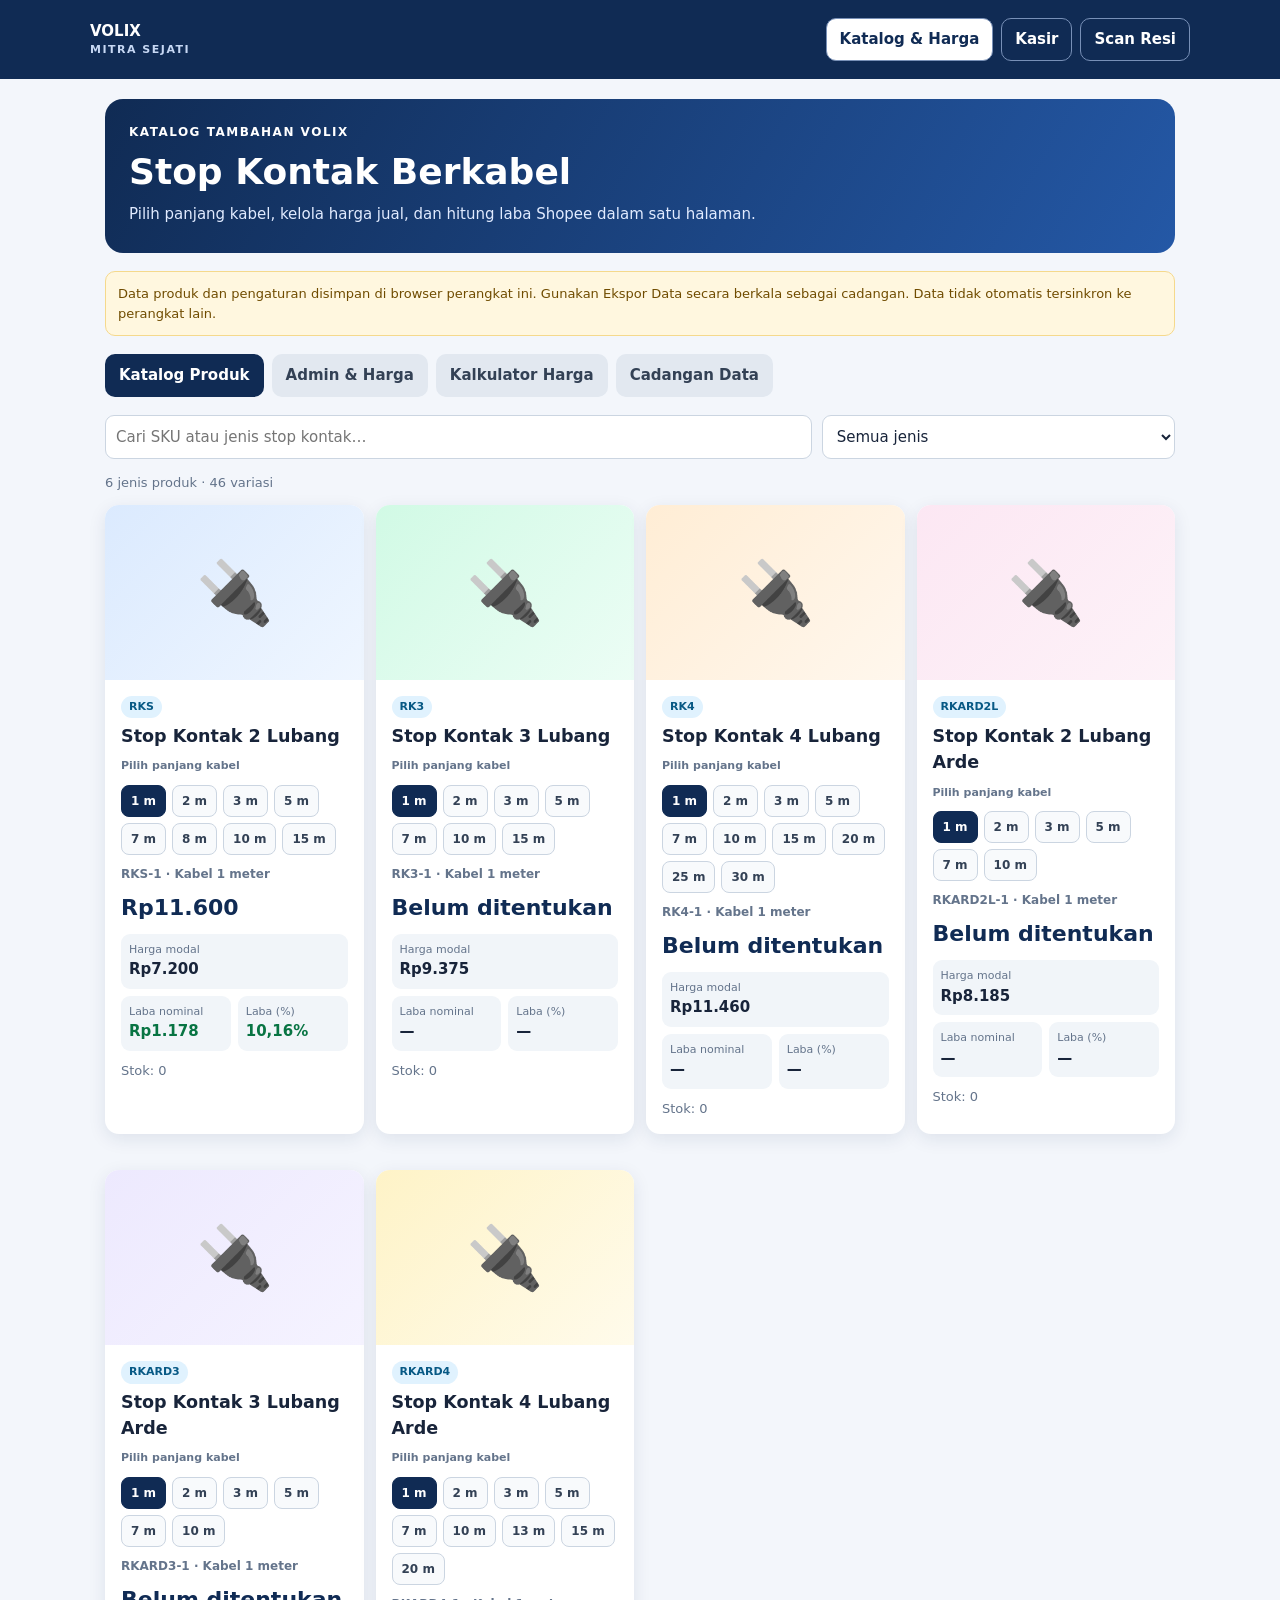
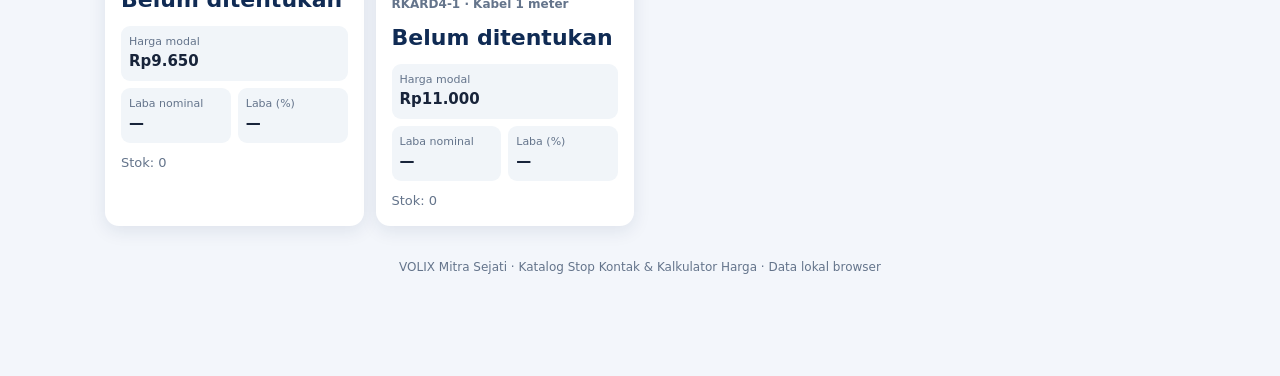
==== commit 9ac62963: "Move SKU summary inside Admin and Prices section" ====
--- a/index.html
+++ b/index.html
@@ -45,7 +45,7 @@
   .catalog-profit strong{font-size:12px}
   .badge{font-size:9px;padding:2px 6px}
   .bottom-nav{
-    display:grid;grid-template-columns:repeat(5,minmax(0,1fr));gap:4px;
+    display:grid;grid-template-columns:repeat(4,minmax(0,1fr));gap:4px;
     position:fixed;left:10px;right:10px;bottom:calc(8px + env(safe-area-inset-bottom));
     z-index:1000;padding:7px 6px;background:rgba(255,255,255,.97);
     border:1px solid #dce4ef;border-radius:17px;
@@ -94,15 +94,13 @@
 <header><a href="./">VOLIX <small>MITRA SEJATI</small></a><nav class="topnav"><a class="navlink current" href="./">Katalog & Harga</a><a class="navlink" href="./kasir/">Kasir</a><a class="navlink" href="./scan.html">Scan Resi</a></nav></header>
 <div class="wrap"><section class="hero"><div style="font-size:12px;letter-spacing:1.5px;font-weight:800">KATALOG TAMBAHAN VOLIX</div><h1>Stop Kontak Berkabel</h1><p>Pilih panjang kabel, kelola harga jual, dan hitung laba Shopee dalam satu halaman.</p></section>
 <div class="notice">Data produk dan pengaturan disimpan di browser perangkat ini. Gunakan Ekspor Data secara berkala sebagai cadangan. Data tidak otomatis tersinkron ke perangkat lain.</div>
-<div class="tabs"><button class="tab" data-tab="summary">Ringkasan SKU</button><button class="tab active" data-tab="catalog">Katalog Produk</button><button class="tab" data-tab="admin">Admin & Harga</button><button class="tab" data-tab="calc">Kalkulator Harga</button><button class="tab" data-tab="backup">Cadangan Data</button></div>
-<section id="summary" class="hidden"><div class="section-title"><div><h2>Ringkasan SKU Stop Kontak</h2><p class="muted">Pantau jumlah varian, harga, dan laba seluruh produk.</p></div><button class="secondary" type="button" onclick="showTab('admin')">Kelola harga</button></div><div class="grid" id="summaryStats"></div><h3>Daftar kategori produk</h3><div id="summaryCategories" class="summary-categories"></div></section>
+<div class="tabs"><button class="tab active" data-tab="catalog">Katalog Produk</button><button class="tab" data-tab="admin">Admin & Harga</button><button class="tab" data-tab="calc">Kalkulator Harga</button><button class="tab" data-tab="backup">Cadangan Data</button></div>
 <section id="catalog"><div class="toolbar"><input id="search" placeholder="Cari SKU atau jenis stop kontak…"><select id="filter"><option value="">Semua jenis</option><option>RKS</option><option>RK3</option><option>RK4</option><option>RKARD2L</option><option>RKARD3</option><option>RKARD4</option></select></div><div id="productCount" class="muted"></div><div id="products" class="products"></div></section>
-<section id="admin" class="hidden"><div class="section-title"><div><h2>Pengelolaan Produk & Harga</h2><p class="muted">Harga jual kosong berarti produk belum siap ditampilkan kepada pelanggan.</p></div><button class="primary" id="newProduct">＋ Tambah SKU</button></div><div class="grid" id="stats"></div><div class="card"><div class="table-wrap"><table><thead><tr><th>Nama Produk / SKU</th><th>Kabel</th><th>Modal</th><th>Harga jual</th><th>Admin Shopee</th><th>Laba bersih</th><th>Status</th><th>Aksi</th></tr></thead><tbody id="rows"></tbody></table></div></div><div id="variantGroupEditor" class="card hidden"></div><div class="card hidden" id="editor"><h3 id="editorTitle">Edit produk</h3><form id="productForm"><div class="formgrid"><label>Nama produk<input name="name" placeholder="Contoh: Stop Kontak 2 Lubang Kabel 1 Meter" required></label><label>SKU<input name="sku" required></label><label>Jenis produk<select name="type"><option>RKS</option><option>RK3</option><option>RK4</option><option>RKARD2L</option><option>RKARD3</option><option>RKARD4</option></select></label><label>Panjang kabel (meter)<input name="meters" type="number" min="0" step="1" required></label><label>Harga kabel per meter (Rp)<input name="cable" type="number" min="0" required></label><label>Harga stop kontak (Rp)<input name="socket" type="number" min="0" required></label><label>Harga jack (Rp)<input name="jack" type="number" min="0" required></label><label>Biaya packing (Rp)<input name="packing" type="number" min="0" required></label><label>Harga jual (Rp)<input name="price" type="number" min="0" placeholder="Kosongkan jika belum ditentukan"></label><label>URL gambar produk (opsional)<input name="image" type="url" placeholder="https://..."></label><label>Unggah foto produk<input id="productImageFile" type="file" accept="image/*"></label><div id="imagePreviewWrap" class="hidden"><span class="small">Pratinjau foto</span><img id="imagePreview" alt="Pratinjau foto produk" style="display:block;max-width:180px;max-height:140px;object-fit:contain;border-radius:10px;margin:6px 0"></div><label>Admin Shopee otomatis (Rp)<input name="fee" type="number" min="0" readonly placeholder="Terhitung dari Kalkulator"></label><label>Stok<input name="stock" type="number" min="0" value="0"></label><label>Status<select name="active"><option value="true">Aktif</option><option value="false">Disembunyikan</option></select></label></div><div class="row-actions" style="margin:8px 0 12px"><button type="button" class="secondary" id="calcProductPrice">Hitung harga jual minimum</button><span class="small" id="productPriceHint">Target laba mengikuti pengaturan Kalkulator Harga Shopee.</span></div><div class="row-actions"><button class="primary" type="submit">Simpan SKU</button><button type="button" class="secondary" id="cancelEdit">Batal</button></div></form></div></section>
+<section id="admin" class="hidden"><div class="section-title"><div><h2>Pengelolaan Produk & Harga</h2><p class="muted">Harga jual kosong berarti produk belum siap ditampilkan kepada pelanggan.</p></div><button class="primary" id="newProduct">＋ Tambah SKU</button></div><div class="grid" id="stats"></div><div class="section-title" style="margin:18px 0 8px"><div><h3>Daftar Kategori Produk</h3><p class="muted">Jumlah varian dalam setiap kategori.</p></div></div><div id="summaryCategories" class="summary-categories"></div><div class="card"><div class="table-wrap"><table><thead><tr><th>Nama Produk / SKU</th><th>Kabel</th><th>Modal</th><th>Harga jual</th><th>Admin Shopee</th><th>Laba bersih</th><th>Status</th><th>Aksi</th></tr></thead><tbody id="rows"></tbody></table></div></div><div id="variantGroupEditor" class="card hidden"></div><div class="card hidden" id="editor"><h3 id="editorTitle">Edit produk</h3><form id="productForm"><div class="formgrid"><label>Nama produk<input name="name" placeholder="Contoh: Stop Kontak 2 Lubang Kabel 1 Meter" required></label><label>SKU<input name="sku" required></label><label>Jenis produk<select name="type"><option>RKS</option><option>RK3</option><option>RK4</option><option>RKARD2L</option><option>RKARD3</option><option>RKARD4</option></select></label><label>Panjang kabel (meter)<input name="meters" type="number" min="0" step="1" required></label><label>Harga kabel per meter (Rp)<input name="cable" type="number" min="0" required></label><label>Harga stop kontak (Rp)<input name="socket" type="number" min="0" required></label><label>Harga jack (Rp)<input name="jack" type="number" min="0" required></label><label>Biaya packing (Rp)<input name="packing" type="number" min="0" required></label><label>Harga jual (Rp)<input name="price" type="number" min="0" placeholder="Kosongkan jika belum ditentukan"></label><label>URL gambar produk (opsional)<input name="image" type="url" placeholder="https://..."></label><label>Unggah foto produk<input id="productImageFile" type="file" accept="image/*"></label><div id="imagePreviewWrap" class="hidden"><span class="small">Pratinjau foto</span><img id="imagePreview" alt="Pratinjau foto produk" style="display:block;max-width:180px;max-height:140px;object-fit:contain;border-radius:10px;margin:6px 0"></div><label>Admin Shopee otomatis (Rp)<input name="fee" type="number" min="0" readonly placeholder="Terhitung dari Kalkulator"></label><label>Stok<input name="stock" type="number" min="0" value="0"></label><label>Status<select name="active"><option value="true">Aktif</option><option value="false">Disembunyikan</option></select></label></div><div class="row-actions" style="margin:8px 0 12px"><button type="button" class="secondary" id="calcProductPrice">Hitung harga jual minimum</button><span class="small" id="productPriceHint">Target laba mengikuti pengaturan Kalkulator Harga Shopee.</span></div><div class="row-actions"><button class="primary" type="submit">Simpan SKU</button><button type="button" class="secondary" id="cancelEdit">Batal</button></div></form></div></section>
 <section id="calc" class="hidden"><h2>Kalkulator Harga Shopee</h2><div class="card"><div class="formgrid"><label>Harga jual produk (Rp)<input id="calcPrice" type="number" min="0" value="11600"></label><label>Modal produk (Rp)<input id="calcModal" type="number" min="0" value="7300"></label><label>Biaya admin (%)<input id="calcPercent" type="number" min="0" max="100" step="0.1" value="10"></label><label>Biaya pembayaran Shopee Mall (%)<input id="calcMall" type="number" min="0" max="100" step="0.1" value="0"></label><label>Biaya proses pesanan (Rp)<input id="calcFixed" type="number" min="0" value="1250"></label><label>Gratis Ongkir XTRA (%)<input id="calcXtra" type="number" min="0" max="100" step="0.1" value="6.5"></label><label>Biaya program lain (%)<input id="calcOtherPercent" type="number" min="0" max="100" step="0.1" value="0"></label><label>Biaya lainnya (Rp)<input id="calcOtherFixed" type="number" min="0" value="0"></label><label>Target laba bersih (Rp)<input id="calcTarget" type="number" min="0" value="2000"></label></div><button class="primary" id="calculate">Hitung Estimasi Hasil</button><div id="calcResult" class="card hidden"></div><p class="small">Tarif dapat diubah sesuai rincian biaya di Seller Centre. Tekan Hitung Estimasi Hasil untuk menyimpan pengaturan dan memperbarui biaya admin seluruh SKU yang memiliki harga jual. Harga minimum SKU dapat dihitung dari formulir Edit SKU.</p></div></section>
 <section id="backup" class="hidden"><h2>Cadangan & Pemindahan Data</h2><div class="card"><p>Ekspor untuk menyimpan semua SKU dalam file JSON. Impor file tersebut untuk memulihkan data atau memindahkannya ke browser lain.</p><div class="row-actions"><button class="primary" id="export">Ekspor Data JSON</button><label class="secondary" style="display:inline-block;margin:0;padding:10px 14px;border-radius:10px;cursor:pointer">Impor Data JSON<input id="import" type="file" accept=".json,application/json" style="display:none"></label><button class="danger" id="reset">Kembalikan Data Awal</button></div><p id="backupMsg" class="muted"></p></div></section>
 <footer>VOLIX Mitra Sejati · Katalog Stop Kontak & Kalkulator Harga · Data lokal browser</footer></div>
 <nav class="bottom-nav" aria-label="Menu utama">
-<button type="button" class="tab" data-tab="summary"><span class="nav-icon">▤</span><span>Ringkasan</span></button>
 <button type="button" class="tab active" data-tab="catalog"><span class="nav-icon">▦</span><span>Katalog</span></button>
 <button type="button" class="tab" data-tab="admin"><span class="nav-icon">⚙</span><span>Admin</span></button>
 <button type="button" class="tab" data-tab="calc"><span class="nav-icon">％</span><span>Kalkulator</span></button>
@@ -133,8 +131,8 @@
 function applyCalcSettingsToProducts(){data.forEach(p=>{p.fee=p.price==null?null:platformFee(p.price)});localStorage.setItem(KEY,JSON.stringify(data));renderCatalog();renderAdmin()}
 ['calcPercent','calcMall','calcFixed','calcXtra','calcOtherPercent','calcOtherFixed','calcTarget'].forEach(id=>{const el=document.getElementById(id);if(el)el.value=calcSettings[({calcPercent:'admin',calcMall:'mall',calcFixed:'fixed',calcXtra:'xtra',calcOtherPercent:'otherPercent',calcOtherFixed:'otherFixed',calcTarget:'target'})[id]]});
 const safe=s=>String(s??'').replace(/[&<>"']/g,c=>({'&':'&amp;','<':'&lt;','>':'&gt;','"':'&quot;',"'":'&#39;'}[c]));
-function save(){localStorage.setItem(KEY,JSON.stringify(data));renderCatalog();renderAdmin();renderSummary()}
-function showTab(id){document.querySelectorAll('.tab').forEach(b=>b.classList.toggle('active',b.dataset.tab===id));['summary','catalog','admin','calc','backup'].forEach(x=>document.getElementById(x).classList.toggle('hidden',x!==id));if(id==='admin')renderAdmin();if(id==='summary')renderSummary()}
+function save(){localStorage.setItem(KEY,JSON.stringify(data));renderCatalog();renderAdmin()}
+function showTab(id){document.querySelectorAll('.tab').forEach(b=>b.classList.toggle('active',b.dataset.tab===id));['catalog','admin','calc','backup'].forEach(x=>document.getElementById(x).classList.toggle('hidden',x!==id));if(id==='admin')renderAdmin()}
 document.querySelectorAll('.tab').forEach(b=>b.onclick=()=>showTab(b.dataset.tab));
 const selectedVariants={};
 function renderCatalog(){
@@ -151,17 +149,16 @@
   return '<article class="card product type-'+safe(g.type)+'">'+image+'<div class="product-placeholder" style="'+(chosen.image?'display:none;':'')+'">🔌</div><div class="product-body"><span class="badge">'+safe(g.type)+'</span><h3>'+title+'</h3><div class="variant-label">Pilih panjang kabel</div><div class="variant-list">'+g.items.map(p=>'<button type="button" class="variant-btn '+(p.sku===chosen.sku?'active':'')+'" data-variant="'+safe(p.sku)+'" data-type="'+safe(g.type)+'">'+p.meters+' m</button>').join('')+'</div><div class="sku">'+safe(chosen.sku)+' · Kabel '+chosen.meters+' meter</div><div class="price">'+(chosen.price==null?'Belum ditentukan':rupiah(chosen.price))+'</div><div class="catalog-profit"><div><span>Harga modal</span><strong>'+rupiah(cost)+'</strong></div><div><span>Laba nominal</span><strong class="'+(profit==null?'':profit>=0?'profit-good':'profit-loss')+'">'+rupiah(profit)+'</strong></div><div><span>Laba (%)</span><strong class="'+(profit==null?'':profit>=0?'profit-good':'profit-loss')+'">'+(pct==null?'—':pct.toLocaleString('id-ID',{maximumFractionDigits:2})+'%')+'</strong></div></div><div class="muted">Stok: '+(chosen.stock||0)+'</div></div></article>';
  }).join('')||'<div class="card">Belum ada produk yang cocok dengan pencarian.</div>';
 }
-function renderSummary(){
+function renderCategorySummary(){
  const types=[['RKS','Stop Kontak 2 Lubang'],['RK3','Stop Kontak 3 Lubang'],['RK4','Stop Kontak 4 Lubang'],['RKARD2L','Stop Kontak 2 Lubang Arde'],['RKARD3','Stop Kontak 3 Lubang Arde'],['RKARD4','Stop Kontak 4 Lubang Arde']];
- const active=data.filter(p=>p.active).length,missing=data.filter(p=>p.price==null||p.price==='').length,low=data.filter(p=>p.price!=null&&laba(p)!==null&&laba(p)<2000).length;
- document.getElementById('summaryStats').innerHTML=[['Total SKU',data.length,'#102b54'],['Produk aktif',active,'#087443'],['Belum ada harga',missing,'#b42318'],['Laba di bawah Rp2.000',low,'#a15c00']].map(x=>'<div class="card stat">'+x[0]+'<strong style="color:'+x[2]+'">'+x[1]+'</strong></div>').join('');
  document.getElementById('summaryCategories').innerHTML=types.map(([type,title])=>{const n=data.filter(p=>p.type===type).length;return '<button type="button" class="summary-category" data-summary-type="'+type+'"><b>'+title+'</b><small>'+type+'</small><div class="count">'+n+' varian</div></button>'}).join('');
 }
 document.getElementById('summaryCategories').addEventListener('click',e=>{const b=e.target.closest('[data-summary-type]');if(!b)return;document.getElementById('filter').value=b.dataset.summaryType;document.getElementById('search').value='';showTab('catalog');renderCatalog()});
 function renderAdmin(){
- let active=data.filter(p=>p.active).length,missing=data.filter(p=>p.price==null).length,low=data.filter(p=>laba(p)!==null&&laba(p)<2000).length;
+ let active=data.filter(p=>p.active).length,missing=data.filter(p=>p.price==null||p.price==='').length,low=data.filter(p=>p.price!=null&&laba(p)!==null&&laba(p)<2000).length;
  document.getElementById('stats').innerHTML=[['Total SKU',data.length],['Produk aktif',active],['Belum ada harga',missing],['Laba di bawah Rp2.000',low]].map(s=>'<div class="card stat">'+s[0]+'<strong>'+s[1]+'</strong></div>').join('');
  const groups=[...new Set(data.map(p=>p.type))].map(type=>({type,items:data.map((p,i)=>({...p,_i:i})).filter(p=>p.type===type).sort((a,b)=>Number(a.meters)-Number(b.meters))}));
+ renderCategorySummary();
  document.getElementById('rows').innerHTML=groups.map(g=>{
   const title=({RKS:'Stop Kontak 2 Lubang',RK3:'Stop Kontak 3 Lubang',RK4:'Stop Kontak 4 Lubang',RKARD2L:'Stop Kontak 2 Lubang Arde',RKARD3:'Stop Kontak 3 Lubang Arde',RKARD4:'Stop Kontak 4 Lubang Arde'}[g.type]||g.type);
   return '<tr class="group-row"><td colspan="8"><div class="admin-group"><div class="admin-group-head"><div><b>'+title+'</b><div class="muted">'+g.items.length+' varian · '+safe(g.type)+'</div></div><button class="primary" onclick="editVariantGroup(\''+safe(g.type)+'\',this)">Edit semua varian</button></div><div class="admin-variants">'+g.items.map(p=>'<div class="admin-variant"><div><b>'+p.meters+' meter</b><div class="muted">'+safe(p.sku)+'</div></div><div><small>Modal</small><b>'+rupiah(modal(p))+'</b></div><div><small>Harga jual</small><b>'+rupiah(p.price)+'</b></div><div><small>Admin Shopee</small><b>'+rupiah(p.fee)+'</b></div><div><small>Laba bersih</small><b class="'+(laba(p)==null?'':laba(p)<0?'profit-loss':laba(p)<2000?'profit-low':'profit-good')+'">'+rupiah(laba(p))+'</b></div><div><small>Status</small><b>'+(p.active?'Aktif':'Disembunyikan')+'</b></div><div class="row-actions"><button class="secondary" onclick="editProduct('+p._i+')">Edit SKU</button><button class="secondary" onclick="moveProduct('+p._i+',-1)">↑</button><button class="secondary" onclick="moveProduct('+p._i+',1)">↓</button><button class="danger" onclick="deleteProduct('+p._i+')">Hapus</button></div></div>').join('')+'</div></div></td></tr>';
@@ -219,6 +216,6 @@
 document.getElementById('export').onclick=()=>{let blob=new Blob([JSON.stringify({app:'VOLIX Stop Kontak',version:1,exportedAt:new Date().toISOString(),products:data},null,2)],{type:'application/json'});let a=document.createElement('a');a.href=URL.createObjectURL(blob);a.download='volix-stopkontak-cadangan.json';a.click();URL.revokeObjectURL(a.href);document.getElementById('backupMsg').textContent='Data berhasil diekspor.'};
 document.getElementById('import').onchange=async e=>{try{let obj=JSON.parse(await e.target.files[0].text());let list=Array.isArray(obj)?obj:obj.products;if(!Array.isArray(list)||!list.every(p=>p.sku&&p.type))throw Error('Format file tidak cocok');if(confirm('Impor akan mengganti data produk saat ini. Lanjutkan?')){data=list;save();document.getElementById('backupMsg').textContent='Data berhasil diimpor.'}}catch(err){alert('Gagal impor: '+err.message)}e.target.value=''};
 document.getElementById('reset').onclick=()=>{if(confirm('Kembalikan semua data ke data awal? Data lokal saat ini akan diganti.')){data=initial.map(x=>({...x}));save();document.getElementById('backupMsg').textContent='Data awal dipulihkan.'}};
-renderCatalog();renderAdmin();renderSummary();
+renderCatalog();renderAdmin();
 </script><nav class="switch-nav" aria-label="Pindah halaman"><a class="active" href="./">▦ Katalog &amp; Harga</a><a href="./kasir/">▣ Kasir</a></nav>
 </body></html>
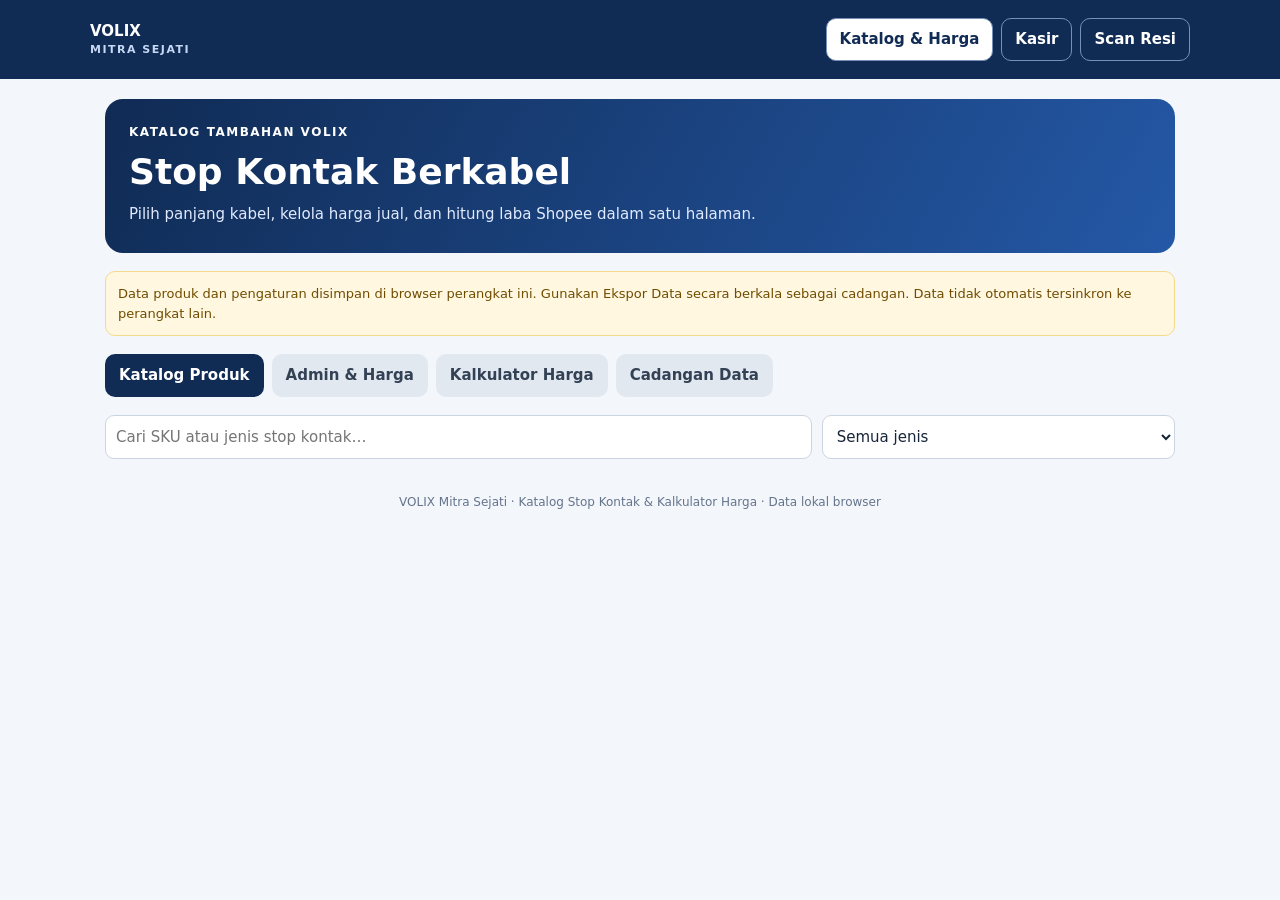
==== commit ebf470d0: "Keep category filtering inside product management" ====
--- a/index.html
+++ b/index.html
@@ -1,7 +1,7 @@
 <!doctype html>
 <html lang="id"><head><meta charset="utf-8"><meta name="viewport" content="width=device-width,initial-scale=1"><meta name="theme-color" content="#102b54"><title>VOLIX Mitra Sejati — Katalog & Kalkulator Harga</title>
 <style>
-:root{--navy:#102b54;--blue:#2563eb;--bg:#f3f6fb;--ink:#18243a;--muted:#64748b;--line:#dce4ef;--green:#087443;--red:#b42318}*{box-sizing:border-box}body{margin:0;background:var(--bg);color:var(--ink);font:15px/1.5 system-ui,-apple-system,Segoe UI,sans-serif}header{background:var(--navy);color:white;padding:18px max(16px,calc((100% - 1100px)/2));display:flex;justify-content:space-between;align-items:center;gap:12px;flex-wrap:wrap}header a{color:white;text-decoration:none;font-weight:800}.topnav{display:flex;gap:8px;align-items:center}.topnav .navlink{padding:9px 13px;border:1px solid #7890b7;border-radius:10px}.topnav .current{background:white;color:var(--navy)}header small{display:block;color:#c7d8f4;font-size:11px;letter-spacing:1.5px}.wrap{max-width:1100px;margin:auto;padding:20px 15px 80px}.hero{background:linear-gradient(120deg,#102b54,#2458a6);border-radius:18px;padding:24px;color:white;margin-bottom:18px}.hero h1{margin:4px 0;font-size:clamp(25px,4vw,36px)}.hero p{margin:4px 0;color:#e1ebff}.tabs{display:flex;gap:8px;flex-wrap:wrap;margin:18px 0}.tab,button,.btn{border:0;border-radius:10px;padding:10px 14px;font:inherit;font-weight:700;cursor:pointer}.tab{background:#e2e8f0;color:#334155}.tab.active{background:var(--navy);color:white}button.primary{background:var(--blue);color:white}button.secondary{background:#e8eef8;color:#17325d}button.danger{background:#fee4e2;color:var(--red)}input,select{width:100%;border:1px solid #cbd5e1;border-radius:9px;padding:10px;font:inherit;background:white;color:var(--ink)}label{display:block;font-size:13px;color:#475569;font-weight:650;margin-bottom:10px}label input,label select{display:block;margin-top:5px}.card{background:white;border:1px solid var(--line);border-radius:14px;padding:16px;margin:12px 0;box-shadow:0 3px 12px #142c4b08}.grid{display:grid;grid-template-columns:repeat(auto-fit,minmax(180px,1fr));gap:12px}.stat{font-size:13px;color:var(--muted)}.stat strong{display:block;font-size:23px;color:var(--navy)}.toolbar{display:grid;grid-template-columns:2fr 1fr;gap:10px;margin-bottom:14px}.products{display:grid;grid-template-columns:repeat(auto-fit,minmax(230px,1fr));gap:12px}.product{overflow:hidden;padding:0;border:0;box-shadow:0 5px 18px #102b5418}.variant-list{display:flex;flex-wrap:wrap;gap:6px;margin:10px 0}.variant-btn{padding:6px 9px;border:1px solid #cbd5e1;border-radius:8px;background:#f8fafc;color:#334155;font-size:12px;font-weight:750}.variant-btn.active{background:#102b54;border-color:#102b54;color:white}.variant-label{font-size:11px;color:#64748b;font-weight:700;margin-top:9px}.product-body{padding:14px 16px 16px}.catalog-profit{display:grid;grid-template-columns:1fr 1fr;gap:7px;margin:10px 0}.catalog-profit>div{background:#f1f5f9;border-radius:9px;padding:8px;min-width:0}.catalog-profit>div:first-child{grid-column:1/-1}.catalog-profit span{display:block;font-size:11px;color:#64748b}.catalog-profit strong{display:block;font-size:15px;overflow-wrap:anywhere}.catalog-profit .profit-good{color:#087443}.catalog-profit .profit-loss{color:#b42318}.product h3{margin:5px 0 3px}.product-image{width:100%;height:175px;display:block;object-fit:cover;background:#e7eef8}.product-placeholder{height:175px;display:flex;align-items:center;justify-content:center;font-size:62px;background:linear-gradient(135deg,var(--card-a,#dbeafe),var(--card-b,#eff6ff));color:#17325d}.type-RKS{--card-a:#dbeafe;--card-b:#eff6ff}.type-RK3{--card-a:#d1fae5;--card-b:#ecfdf5}.type-RK4{--card-a:#ffedd5;--card-b:#fff7ed}.type-RKARD2L{--card-a:#fce7f3;--card-b:#fdf2f8}.type-RKARD3{--card-a:#ede9fe;--card-b:#f5f3ff}.type-RKARD4{--card-a:#fef3c7;--card-b:#fffbeb}.name-field{font-weight:800;color:var(--navy)}.sku{font-size:12px;color:var(--muted);font-weight:750}.price{font-size:22px;font-weight:850;color:var(--navy);margin:8px 0}.muted{color:var(--muted);font-size:13px}.badge{display:inline-block;border-radius:99px;padding:3px 8px;background:#e0f2fe;color:#075985;font-size:11px;font-weight:800}.profit-good{color:var(--green);font-weight:800}.profit-low{color:#a15c00;font-weight:800}.profit-loss{color:var(--red);font-weight:800}.row-actions{display:flex;gap:7px;flex-wrap:wrap}.row-actions button{padding:7px 10px;font-size:13px}.table-wrap{overflow:auto}table{border-collapse:collapse;width:100%;min-width:760px;font-size:13px}th,td{padding:10px;border-bottom:1px solid var(--line);text-align:right;white-space:nowrap}th:first-child,td:first-child{text-align:left}th{background:#f8fafc;color:#475569}.formgrid{display:grid;grid-template-columns:repeat(auto-fit,minmax(160px,1fr));gap:10px}.hidden{display:none!important}.notice{background:#fff7df;border:1px solid #f5d98c;border-radius:10px;padding:12px;font-size:13px;color:#704c00}.section-title{display:flex;justify-content:space-between;align-items:center;gap:12px;flex-wrap:wrap}footer{text-align:center;color:var(--muted);font-size:12px;padding:20px}.small{font-size:12px;color:var(--muted)}.summary-categories{display:grid;grid-template-columns:repeat(2,minmax(0,1fr));gap:10px}.summary-category{background:#fff;border:1px solid var(--line);border-radius:13px;padding:13px;cursor:pointer;text-align:left;color:var(--ink);box-shadow:0 3px 12px #142c4b08}.summary-category b{display:block;color:var(--navy);font-size:14px;line-height:1.35}.summary-category small{display:block;color:var(--muted);margin-top:5px}.summary-category .count{font-size:21px;font-weight:850;color:var(--blue);margin-top:8px}@media(max-width:600px){.toolbar{grid-template-columns:1fr}.hero{padding:19px}.wrap{padding-top:12px}.card{padding:13px}}
+:root{--navy:#102b54;--blue:#2563eb;--bg:#f3f6fb;--ink:#18243a;--muted:#64748b;--line:#dce4ef;--green:#087443;--red:#b42318}*{box-sizing:border-box}body{margin:0;background:var(--bg);color:var(--ink);font:15px/1.5 system-ui,-apple-system,Segoe UI,sans-serif}header{background:var(--navy);color:white;padding:18px max(16px,calc((100% - 1100px)/2));display:flex;justify-content:space-between;align-items:center;gap:12px;flex-wrap:wrap}header a{color:white;text-decoration:none;font-weight:800}.topnav{display:flex;gap:8px;align-items:center}.topnav .navlink{padding:9px 13px;border:1px solid #7890b7;border-radius:10px}.topnav .current{background:white;color:var(--navy)}header small{display:block;color:#c7d8f4;font-size:11px;letter-spacing:1.5px}.wrap{max-width:1100px;margin:auto;padding:20px 15px 80px}.hero{background:linear-gradient(120deg,#102b54,#2458a6);border-radius:18px;padding:24px;color:white;margin-bottom:18px}.hero h1{margin:4px 0;font-size:clamp(25px,4vw,36px)}.hero p{margin:4px 0;color:#e1ebff}.tabs{display:flex;gap:8px;flex-wrap:wrap;margin:18px 0}.tab,button,.btn{border:0;border-radius:10px;padding:10px 14px;font:inherit;font-weight:700;cursor:pointer}.tab{background:#e2e8f0;color:#334155}.tab.active{background:var(--navy);color:white}button.primary{background:var(--blue);color:white}button.secondary{background:#e8eef8;color:#17325d}button.danger{background:#fee4e2;color:var(--red)}input,select{width:100%;border:1px solid #cbd5e1;border-radius:9px;padding:10px;font:inherit;background:white;color:var(--ink)}label{display:block;font-size:13px;color:#475569;font-weight:650;margin-bottom:10px}label input,label select{display:block;margin-top:5px}.card{background:white;border:1px solid var(--line);border-radius:14px;padding:16px;margin:12px 0;box-shadow:0 3px 12px #142c4b08}.grid{display:grid;grid-template-columns:repeat(auto-fit,minmax(180px,1fr));gap:12px}.stat{font-size:13px;color:var(--muted)}.stat strong{display:block;font-size:23px;color:var(--navy)}.toolbar{display:grid;grid-template-columns:2fr 1fr;gap:10px;margin-bottom:14px}.products{display:grid;grid-template-columns:repeat(auto-fit,minmax(230px,1fr));gap:12px}.product{overflow:hidden;padding:0;border:0;box-shadow:0 5px 18px #102b5418}.variant-list{display:flex;flex-wrap:wrap;gap:6px;margin:10px 0}.variant-btn{padding:6px 9px;border:1px solid #cbd5e1;border-radius:8px;background:#f8fafc;color:#334155;font-size:12px;font-weight:750}.variant-btn.active{background:#102b54;border-color:#102b54;color:white}.variant-label{font-size:11px;color:#64748b;font-weight:700;margin-top:9px}.product-body{padding:14px 16px 16px}.catalog-profit{display:grid;grid-template-columns:1fr 1fr;gap:7px;margin:10px 0}.catalog-profit>div{background:#f1f5f9;border-radius:9px;padding:8px;min-width:0}.catalog-profit>div:first-child{grid-column:1/-1}.catalog-profit span{display:block;font-size:11px;color:#64748b}.catalog-profit strong{display:block;font-size:15px;overflow-wrap:anywhere}.catalog-profit .profit-good{color:#087443}.catalog-profit .profit-loss{color:#b42318}.product h3{margin:5px 0 3px}.product-image{width:100%;height:175px;display:block;object-fit:cover;background:#e7eef8}.product-placeholder{height:175px;display:flex;align-items:center;justify-content:center;font-size:62px;background:linear-gradient(135deg,var(--card-a,#dbeafe),var(--card-b,#eff6ff));color:#17325d}.type-RKS{--card-a:#dbeafe;--card-b:#eff6ff}.type-RK3{--card-a:#d1fae5;--card-b:#ecfdf5}.type-RK4{--card-a:#ffedd5;--card-b:#fff7ed}.type-RKARD2L{--card-a:#fce7f3;--card-b:#fdf2f8}.type-RKARD3{--card-a:#ede9fe;--card-b:#f5f3ff}.type-RKARD4{--card-a:#fef3c7;--card-b:#fffbeb}.name-field{font-weight:800;color:var(--navy)}.sku{font-size:12px;color:var(--muted);font-weight:750}.price{font-size:22px;font-weight:850;color:var(--navy);margin:8px 0}.muted{color:var(--muted);font-size:13px}.badge{display:inline-block;border-radius:99px;padding:3px 8px;background:#e0f2fe;color:#075985;font-size:11px;font-weight:800}.profit-good{color:var(--green);font-weight:800}.profit-low{color:#a15c00;font-weight:800}.profit-loss{color:var(--red);font-weight:800}.row-actions{display:flex;gap:7px;flex-wrap:wrap}.row-actions button{padding:7px 10px;font-size:13px}.table-wrap{overflow:auto}table{border-collapse:collapse;width:100%;min-width:760px;font-size:13px}th,td{padding:10px;border-bottom:1px solid var(--line);text-align:right;white-space:nowrap}th:first-child,td:first-child{text-align:left}th{background:#f8fafc;color:#475569}.formgrid{display:grid;grid-template-columns:repeat(auto-fit,minmax(160px,1fr));gap:10px}.hidden{display:none!important}.notice{background:#fff7df;border:1px solid #f5d98c;border-radius:10px;padding:12px;font-size:13px;color:#704c00}.section-title{display:flex;justify-content:space-between;align-items:center;gap:12px;flex-wrap:wrap}footer{text-align:center;color:var(--muted);font-size:12px;padding:20px}.small{font-size:12px;color:var(--muted)}.summary-categories{display:grid;grid-template-columns:repeat(2,minmax(0,1fr));gap:10px}.summary-category{background:#fff;border:1px solid var(--line);border-radius:13px;padding:13px;cursor:pointer;text-align:left;color:var(--ink);box-shadow:0 3px 12px #142c4b08}.summary-category b{display:inline;color:var(--navy);font-size:14px;line-height:1.35}.summary-category.active{border:2px solid var(--blue);background:#eff6ff}.summary-category small{display:inline-block;color:#fff;background:#64748b;border-radius:6px;padding:2px 6px;margin-left:6px;font-size:10px;font-weight:800;vertical-align:middle}.summary-category .count{font-size:19px;font-weight:850;color:var(--blue);margin-top:7px}@media(max-width:600px){.toolbar{grid-template-columns:1fr}.hero{padding:19px}.wrap{padding-top:12px}.card{padding:13px}}
 
 /* Admin HP: tabel menjadi kartu agar tidak perlu geser kiri-kanan; seluruh fitur tetap ada. */
 @media(max-width:600px){
@@ -79,7 +79,7 @@
 .admin-variant small{display:block;color:var(--muted);font-size:10px}
 .admin-variant .row-actions{justify-content:flex-end;flex-wrap:nowrap}
 .admin-variant .row-actions button{padding:6px 8px;font-size:11px}
-.variant-edit-card{border:1px solid var(--line);border-radius:12px;padding:12px;margin:12px 0;background:#f8fafc}
+.variant-edit-card{border:1px solid var(--line);border-radius:12px;padding:12px;margin:12px 0;background:#f8fafc}\n/* Form Edit SKU tampil sebagai panel mengambang, tanpa menggeser posisi daftar. */\n#admin #editor:not(.hidden){display:block!important;position:fixed;z-index:20000;left:50%;top:50%;transform:translate(-50%,-50%);width:min(900px,calc(100vw - 24px));max-height:88vh;overflow:auto;margin:0;background:#fff;box-shadow:0 0 0 100vmax rgba(10,25,48,.58),0 18px 55px rgba(0,0,0,.28);border:1px solid #cbd5e1}\n#admin #editor h3{margin-top:0}\n#admin #editor .row-actions:last-child{position:sticky;bottom:-12px;background:#fff;padding:10px 0;border-top:1px solid var(--line)}
 @media(max-width:600px){
  .admin-group{padding:10px}
  .admin-group-head{align-items:flex-start}
@@ -134,7 +134,7 @@
 function save(){localStorage.setItem(KEY,JSON.stringify(data));renderCatalog();renderAdmin()}
 function showTab(id){document.querySelectorAll('.tab').forEach(b=>b.classList.toggle('active',b.dataset.tab===id));['catalog','admin','calc','backup'].forEach(x=>document.getElementById(x).classList.toggle('hidden',x!==id));if(id==='admin')renderAdmin()}
 document.querySelectorAll('.tab').forEach(b=>b.onclick=()=>showTab(b.dataset.tab));
-const selectedVariants={};
+const selectedVariants={};\nlet adminCategoryFilter='';
 function renderCatalog(){
  const q=document.getElementById('search').value.toLowerCase(),f=document.getElementById('filter').value;
  const active=data.filter(p=>p.active);
@@ -151,13 +151,13 @@
 }
 function renderCategorySummary(){
  const types=[['RKS','Stop Kontak 2 Lubang'],['RK3','Stop Kontak 3 Lubang'],['RK4','Stop Kontak 4 Lubang'],['RKARD2L','Stop Kontak 2 Lubang Arde'],['RKARD3','Stop Kontak 3 Lubang Arde'],['RKARD4','Stop Kontak 4 Lubang Arde']];
- document.getElementById('summaryCategories').innerHTML=types.map(([type,title])=>{const n=data.filter(p=>p.type===type).length;return '<button type="button" class="summary-category" data-summary-type="'+type+'"><b>'+title+'</b><small>'+type+'</small><div class="count">'+n+' varian</div></button>'}).join('');
-}
-document.getElementById('summaryCategories').addEventListener('click',e=>{const b=e.target.closest('[data-summary-type]');if(!b)return;document.getElementById('filter').value=b.dataset.summaryType;document.getElementById('search').value='';showTab('catalog');renderCatalog()});
+ document.getElementById('summaryCategories').innerHTML=types.map(([type,title])=>{const n=data.filter(p=>p.type===type).length;return '<button type="button" class="summary-category '+(adminCategoryFilter===type?'active':'')+'" data-summary-type="'+type+'"><b>'+title+'</b><small>'+type+'</small><div class="count">'+n+' varian</div></button>'}).join('');
+}
+document.getElementById('summaryCategories').addEventListener('click',e=>{const b=e.target.closest('[data-summary-type]');if(!b)return;adminCategoryFilter=adminCategoryFilter===b.dataset.summaryType?'':b.dataset.summaryType;renderAdmin()});
 function renderAdmin(){
  let active=data.filter(p=>p.active).length,missing=data.filter(p=>p.price==null||p.price==='').length,low=data.filter(p=>p.price!=null&&laba(p)!==null&&laba(p)<2000).length;
  document.getElementById('stats').innerHTML=[['Total SKU',data.length],['Produk aktif',active],['Belum ada harga',missing],['Laba di bawah Rp2.000',low]].map(s=>'<div class="card stat">'+s[0]+'<strong>'+s[1]+'</strong></div>').join('');
- const groups=[...new Set(data.map(p=>p.type))].map(type=>({type,items:data.map((p,i)=>({...p,_i:i})).filter(p=>p.type===type).sort((a,b)=>Number(a.meters)-Number(b.meters))}));
+ const groups=[...new Set(data.map(p=>p.type))].filter(type=>!adminCategoryFilter||type===adminCategoryFilter).map(type=>({type,items:data.map((p,i)=>({...p,_i:i})).filter(p=>p.type===type).sort((a,b)=>Number(a.meters)-Number(b.meters))}));
  renderCategorySummary();
  document.getElementById('rows').innerHTML=groups.map(g=>{
   const title=({RKS:'Stop Kontak 2 Lubang',RK3:'Stop Kontak 3 Lubang',RK4:'Stop Kontak 4 Lubang',RKARD2L:'Stop Kontak 2 Lubang Arde',RKARD3:'Stop Kontak 3 Lubang Arde',RKARD4:'Stop Kontak 4 Lubang Arde'}[g.type]||g.type);
@@ -182,7 +182,7 @@
   save();box.classList.add('hidden');alert('Semua varian berhasil disimpan tanpa menumpuk editor.');
  };
 };
-function editProduct(i){const p=i==null?{name:'',sku:'',type:'RKS',meters:1,cable:1200,socket:4200,jack:1300,packing:500,price:'',fee:'',stock:0,active:true,image:''}:data[i];document.getElementById('editor').classList.remove('hidden');document.getElementById('variantGroupEditor').classList.add('hidden');document.getElementById('editorTitle').textContent=i==null?'Tambah SKU':'Edit '+p.sku;const form=document.getElementById('productForm');form.dataset.index=i==null?'':i;const typeSelect=form.elements.type;if(p.type&&!Array.from(typeSelect.options).some(o=>o.value===p.type)){const opt=document.createElement('option');opt.value=p.type;opt.textContent=p.type;typeSelect.appendChild(opt)}Object.keys(p).forEach(k=>{if(form.elements[k]&&form.elements[k].type!=='file')form.elements[k].value=p[k]??''});form.elements.fee.value=p.price==null?'':platformFee(p.price);document.getElementById('imagePreviewWrap').classList.toggle('hidden',!p.image);document.getElementById('imagePreview').src=p.image||'';document.getElementById('editor').scrollIntoView({behavior:'smooth',block:'start'})}
+function editProduct(i){const p=i==null?{name:'',sku:'',type:'RKS',meters:1,cable:1200,socket:4200,jack:1300,packing:500,price:'',fee:'',stock:0,active:true,image:''}:data[i];document.getElementById('editor').classList.remove('hidden');document.getElementById('variantGroupEditor').classList.add('hidden');document.getElementById('editorTitle').textContent=i==null?'Tambah SKU':'Edit '+p.sku;const form=document.getElementById('productForm');form.dataset.index=i==null?'':i;const typeSelect=form.elements.type;if(p.type&&!Array.from(typeSelect.options).some(o=>o.value===p.type)){const opt=document.createElement('option');opt.value=p.type;opt.textContent=p.type;typeSelect.appendChild(opt)}Object.keys(p).forEach(k=>{if(form.elements[k]&&form.elements[k].type!=='file')form.elements[k].value=p[k]??''});form.elements.fee.value=p.price==null?'':platformFee(p.price);document.getElementById('imagePreviewWrap').classList.toggle('hidden',!p.image);document.getElementById('imagePreview').src=p.image||'';}
 window.editProduct=editProduct;window.moveProduct=(i,d)=>{let j=i+d;if(j<0||j>=data.length)return;[data[i],data[j]]=[data[j],data[i]];save()};window.deleteProduct=i=>{if(confirm('Hapus SKU '+data[i].sku+'?')){data.splice(i,1);save()}};
 document.getElementById('calcProductPrice').onclick=()=>{const f=document.getElementById('productForm'),cost=Number(f.elements.meters.value||0)*Number(f.elements.cable.value||0)+Number(f.elements.socket.value||0)+Number(f.elements.jack.value||0)+Number(f.elements.packing.value||0);persistCalcSettings();const p=minimumPrice(cost,calcSettings.target,calcSettings);f.elements.price.value=p;f.elements.fee.value=platformFee(p);document.getElementById('productPriceHint').textContent='Harga minimum '+rupiah(p)+' · Admin '+rupiah(f.elements.fee.value)+' · Target laba '+rupiah(calcSettings.target)};
 document.getElementById('productForm').elements.price.addEventListener('input',e=>{persistCalcSettings();e.target.form.elements.fee.value=e.target.value===''?'':platformFee(Number(e.target.value))});
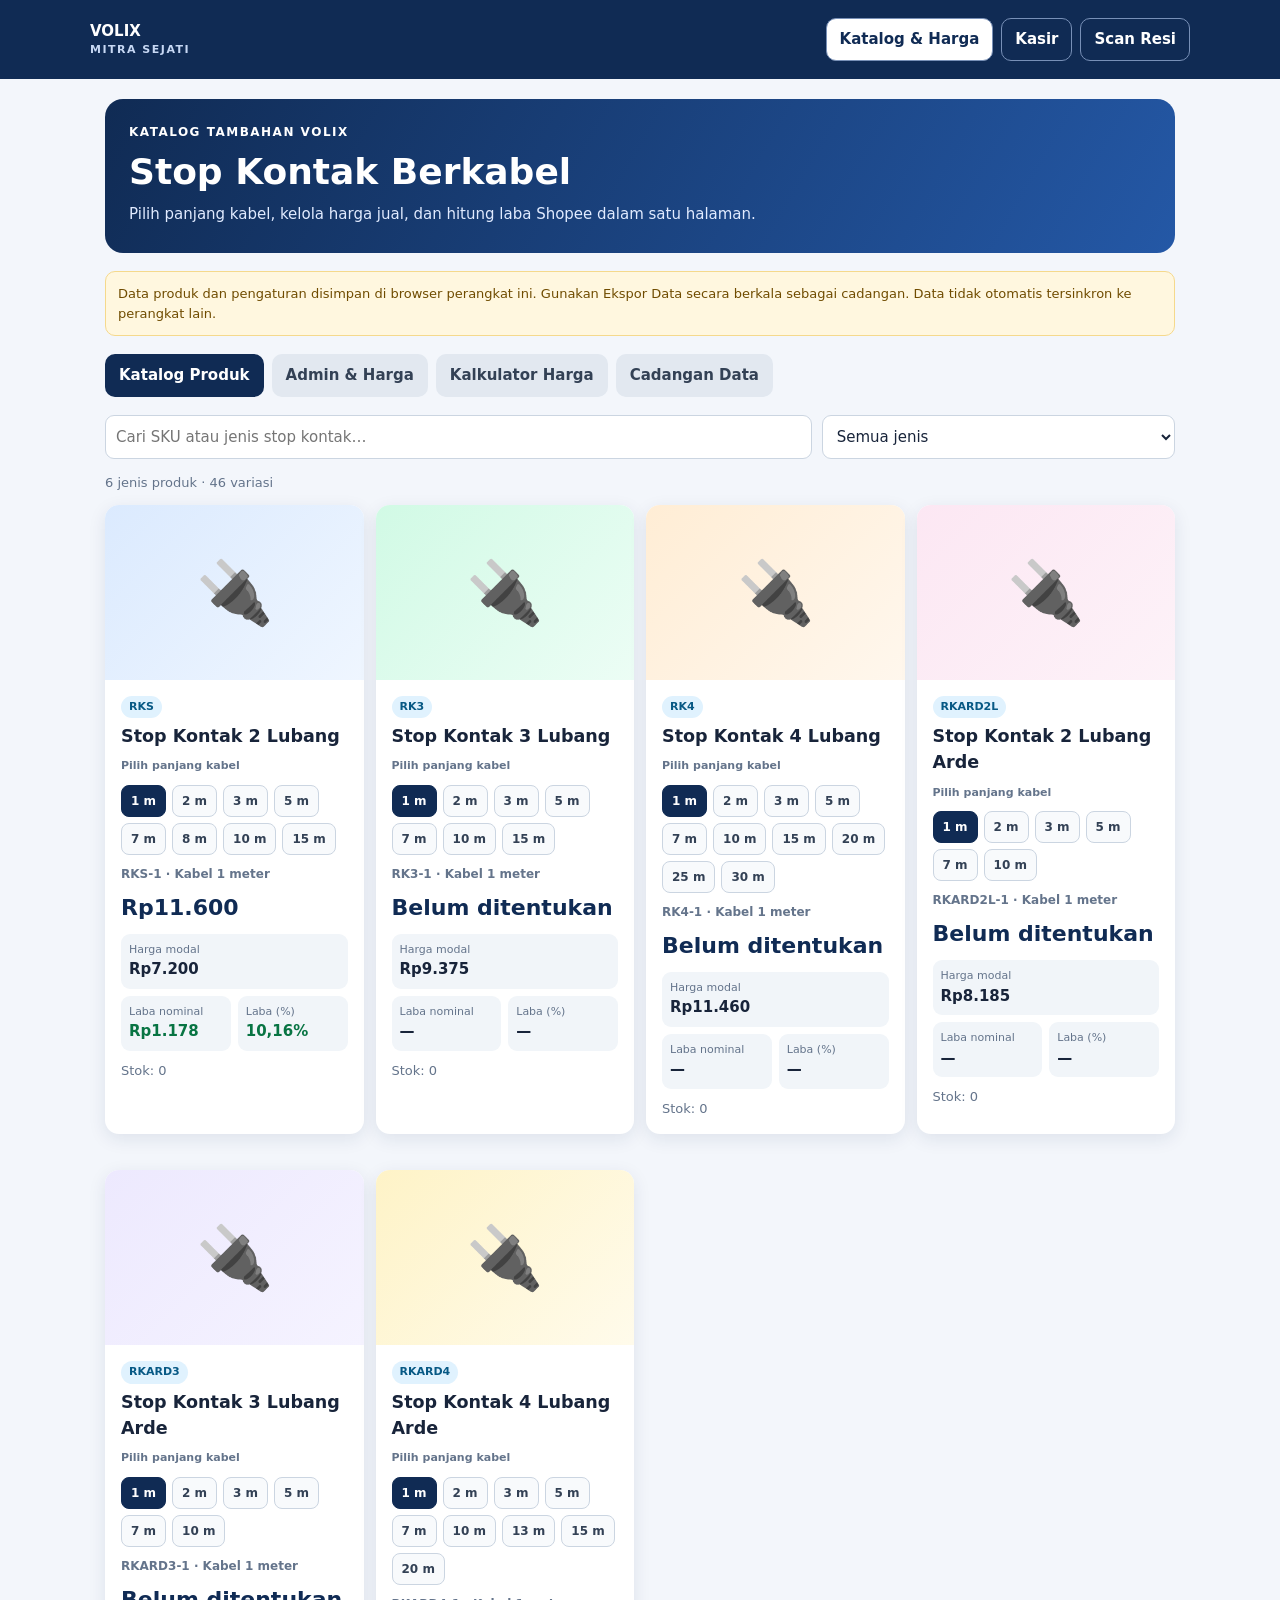
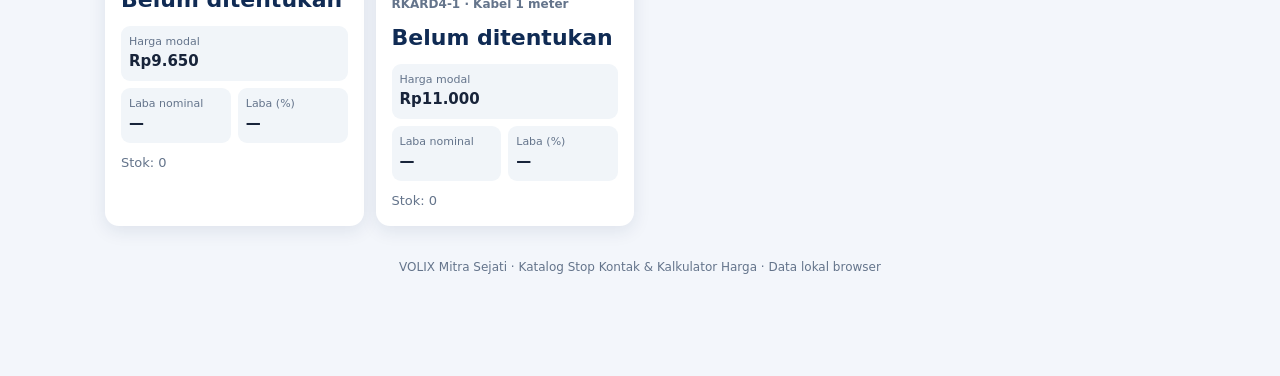
==== commit bfc2e5ac: "Fix JavaScript syntax breaking page tabs" ====
--- a/index.html
+++ b/index.html
@@ -79,7 +79,11 @@
 .admin-variant small{display:block;color:var(--muted);font-size:10px}
 .admin-variant .row-actions{justify-content:flex-end;flex-wrap:nowrap}
 .admin-variant .row-actions button{padding:6px 8px;font-size:11px}
-.variant-edit-card{border:1px solid var(--line);border-radius:12px;padding:12px;margin:12px 0;background:#f8fafc}\n/* Form Edit SKU tampil sebagai panel mengambang, tanpa menggeser posisi daftar. */\n#admin #editor:not(.hidden){display:block!important;position:fixed;z-index:20000;left:50%;top:50%;transform:translate(-50%,-50%);width:min(900px,calc(100vw - 24px));max-height:88vh;overflow:auto;margin:0;background:#fff;box-shadow:0 0 0 100vmax rgba(10,25,48,.58),0 18px 55px rgba(0,0,0,.28);border:1px solid #cbd5e1}\n#admin #editor h3{margin-top:0}\n#admin #editor .row-actions:last-child{position:sticky;bottom:-12px;background:#fff;padding:10px 0;border-top:1px solid var(--line)}
+.variant-edit-card{border:1px solid var(--line);border-radius:12px;padding:12px;margin:12px 0;background:#f8fafc}
+/* Form Edit SKU tampil sebagai panel mengambang, tanpa menggeser posisi daftar. */
+#admin #editor:not(.hidden){display:block!important;position:fixed;z-index:20000;left:50%;top:50%;transform:translate(-50%,-50%);width:min(900px,calc(100vw - 24px));max-height:88vh;overflow:auto;margin:0;background:#fff;box-shadow:0 0 0 100vmax rgba(10,25,48,.58),0 18px 55px rgba(0,0,0,.28);border:1px solid #cbd5e1}
+#admin #editor h3{margin-top:0}
+#admin #editor .row-actions:last-child{position:sticky;bottom:-12px;background:#fff;padding:10px 0;border-top:1px solid var(--line)}
 @media(max-width:600px){
  .admin-group{padding:10px}
  .admin-group-head{align-items:flex-start}
@@ -134,7 +138,8 @@
 function save(){localStorage.setItem(KEY,JSON.stringify(data));renderCatalog();renderAdmin()}
 function showTab(id){document.querySelectorAll('.tab').forEach(b=>b.classList.toggle('active',b.dataset.tab===id));['catalog','admin','calc','backup'].forEach(x=>document.getElementById(x).classList.toggle('hidden',x!==id));if(id==='admin')renderAdmin()}
 document.querySelectorAll('.tab').forEach(b=>b.onclick=()=>showTab(b.dataset.tab));
-const selectedVariants={};\nlet adminCategoryFilter='';
+const selectedVariants={};
+let adminCategoryFilter='';
 function renderCatalog(){
  const q=document.getElementById('search').value.toLowerCase(),f=document.getElementById('filter').value;
  const active=data.filter(p=>p.active);
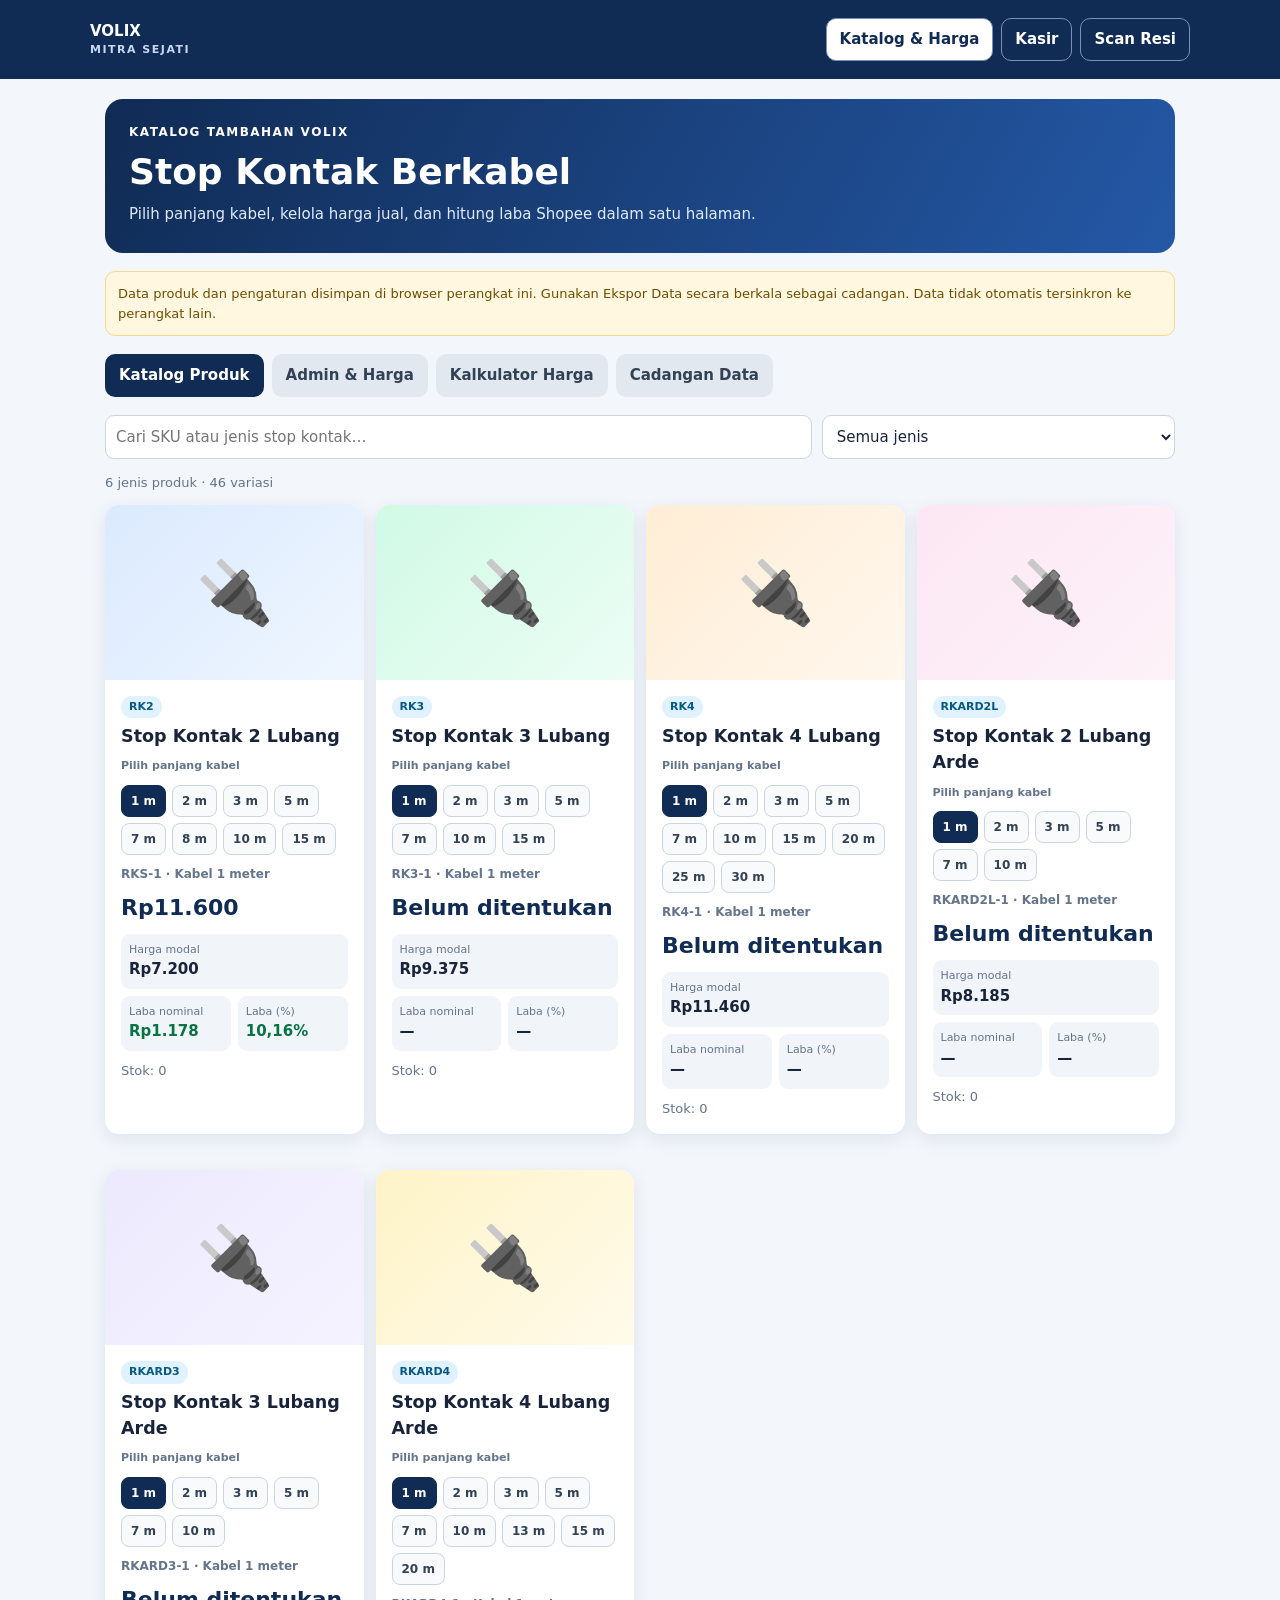
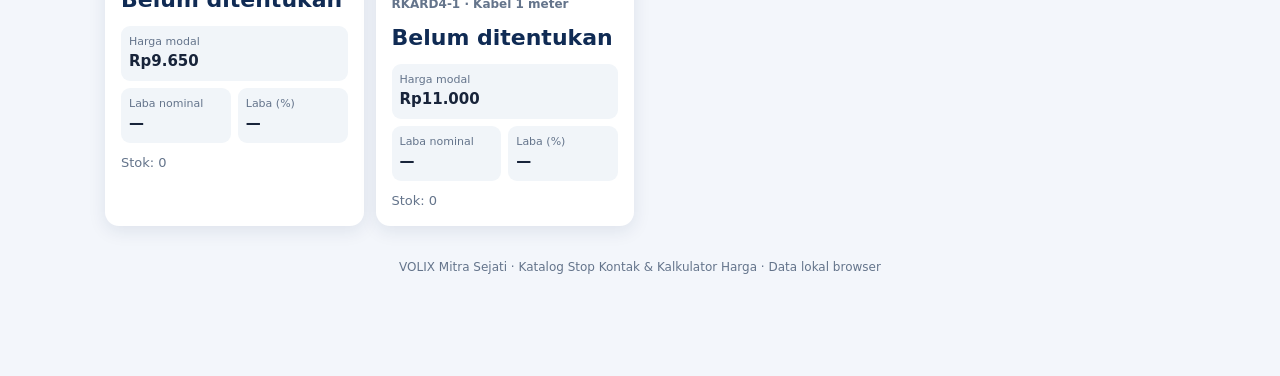
==== commit 102dfeed: "Correct RK2 product type and add category editor" ====
--- a/index.html
+++ b/index.html
@@ -1,7 +1,7 @@
 <!doctype html>
 <html lang="id"><head><meta charset="utf-8"><meta name="viewport" content="width=device-width,initial-scale=1"><meta name="theme-color" content="#102b54"><title>VOLIX Mitra Sejati — Katalog & Kalkulator Harga</title>
 <style>
-:root{--navy:#102b54;--blue:#2563eb;--bg:#f3f6fb;--ink:#18243a;--muted:#64748b;--line:#dce4ef;--green:#087443;--red:#b42318}*{box-sizing:border-box}body{margin:0;background:var(--bg);color:var(--ink);font:15px/1.5 system-ui,-apple-system,Segoe UI,sans-serif}header{background:var(--navy);color:white;padding:18px max(16px,calc((100% - 1100px)/2));display:flex;justify-content:space-between;align-items:center;gap:12px;flex-wrap:wrap}header a{color:white;text-decoration:none;font-weight:800}.topnav{display:flex;gap:8px;align-items:center}.topnav .navlink{padding:9px 13px;border:1px solid #7890b7;border-radius:10px}.topnav .current{background:white;color:var(--navy)}header small{display:block;color:#c7d8f4;font-size:11px;letter-spacing:1.5px}.wrap{max-width:1100px;margin:auto;padding:20px 15px 80px}.hero{background:linear-gradient(120deg,#102b54,#2458a6);border-radius:18px;padding:24px;color:white;margin-bottom:18px}.hero h1{margin:4px 0;font-size:clamp(25px,4vw,36px)}.hero p{margin:4px 0;color:#e1ebff}.tabs{display:flex;gap:8px;flex-wrap:wrap;margin:18px 0}.tab,button,.btn{border:0;border-radius:10px;padding:10px 14px;font:inherit;font-weight:700;cursor:pointer}.tab{background:#e2e8f0;color:#334155}.tab.active{background:var(--navy);color:white}button.primary{background:var(--blue);color:white}button.secondary{background:#e8eef8;color:#17325d}button.danger{background:#fee4e2;color:var(--red)}input,select{width:100%;border:1px solid #cbd5e1;border-radius:9px;padding:10px;font:inherit;background:white;color:var(--ink)}label{display:block;font-size:13px;color:#475569;font-weight:650;margin-bottom:10px}label input,label select{display:block;margin-top:5px}.card{background:white;border:1px solid var(--line);border-radius:14px;padding:16px;margin:12px 0;box-shadow:0 3px 12px #142c4b08}.grid{display:grid;grid-template-columns:repeat(auto-fit,minmax(180px,1fr));gap:12px}.stat{font-size:13px;color:var(--muted)}.stat strong{display:block;font-size:23px;color:var(--navy)}.toolbar{display:grid;grid-template-columns:2fr 1fr;gap:10px;margin-bottom:14px}.products{display:grid;grid-template-columns:repeat(auto-fit,minmax(230px,1fr));gap:12px}.product{overflow:hidden;padding:0;border:0;box-shadow:0 5px 18px #102b5418}.variant-list{display:flex;flex-wrap:wrap;gap:6px;margin:10px 0}.variant-btn{padding:6px 9px;border:1px solid #cbd5e1;border-radius:8px;background:#f8fafc;color:#334155;font-size:12px;font-weight:750}.variant-btn.active{background:#102b54;border-color:#102b54;color:white}.variant-label{font-size:11px;color:#64748b;font-weight:700;margin-top:9px}.product-body{padding:14px 16px 16px}.catalog-profit{display:grid;grid-template-columns:1fr 1fr;gap:7px;margin:10px 0}.catalog-profit>div{background:#f1f5f9;border-radius:9px;padding:8px;min-width:0}.catalog-profit>div:first-child{grid-column:1/-1}.catalog-profit span{display:block;font-size:11px;color:#64748b}.catalog-profit strong{display:block;font-size:15px;overflow-wrap:anywhere}.catalog-profit .profit-good{color:#087443}.catalog-profit .profit-loss{color:#b42318}.product h3{margin:5px 0 3px}.product-image{width:100%;height:175px;display:block;object-fit:cover;background:#e7eef8}.product-placeholder{height:175px;display:flex;align-items:center;justify-content:center;font-size:62px;background:linear-gradient(135deg,var(--card-a,#dbeafe),var(--card-b,#eff6ff));color:#17325d}.type-RKS{--card-a:#dbeafe;--card-b:#eff6ff}.type-RK3{--card-a:#d1fae5;--card-b:#ecfdf5}.type-RK4{--card-a:#ffedd5;--card-b:#fff7ed}.type-RKARD2L{--card-a:#fce7f3;--card-b:#fdf2f8}.type-RKARD3{--card-a:#ede9fe;--card-b:#f5f3ff}.type-RKARD4{--card-a:#fef3c7;--card-b:#fffbeb}.name-field{font-weight:800;color:var(--navy)}.sku{font-size:12px;color:var(--muted);font-weight:750}.price{font-size:22px;font-weight:850;color:var(--navy);margin:8px 0}.muted{color:var(--muted);font-size:13px}.badge{display:inline-block;border-radius:99px;padding:3px 8px;background:#e0f2fe;color:#075985;font-size:11px;font-weight:800}.profit-good{color:var(--green);font-weight:800}.profit-low{color:#a15c00;font-weight:800}.profit-loss{color:var(--red);font-weight:800}.row-actions{display:flex;gap:7px;flex-wrap:wrap}.row-actions button{padding:7px 10px;font-size:13px}.table-wrap{overflow:auto}table{border-collapse:collapse;width:100%;min-width:760px;font-size:13px}th,td{padding:10px;border-bottom:1px solid var(--line);text-align:right;white-space:nowrap}th:first-child,td:first-child{text-align:left}th{background:#f8fafc;color:#475569}.formgrid{display:grid;grid-template-columns:repeat(auto-fit,minmax(160px,1fr));gap:10px}.hidden{display:none!important}.notice{background:#fff7df;border:1px solid #f5d98c;border-radius:10px;padding:12px;font-size:13px;color:#704c00}.section-title{display:flex;justify-content:space-between;align-items:center;gap:12px;flex-wrap:wrap}footer{text-align:center;color:var(--muted);font-size:12px;padding:20px}.small{font-size:12px;color:var(--muted)}.summary-categories{display:grid;grid-template-columns:repeat(2,minmax(0,1fr));gap:10px}.summary-category{background:#fff;border:1px solid var(--line);border-radius:13px;padding:13px;cursor:pointer;text-align:left;color:var(--ink);box-shadow:0 3px 12px #142c4b08}.summary-category b{display:inline;color:var(--navy);font-size:14px;line-height:1.35}.summary-category.active{border:2px solid var(--blue);background:#eff6ff}.summary-category small{display:inline-block;color:#fff;background:#64748b;border-radius:6px;padding:2px 6px;margin-left:6px;font-size:10px;font-weight:800;vertical-align:middle}.summary-category .count{font-size:19px;font-weight:850;color:var(--blue);margin-top:7px}@media(max-width:600px){.toolbar{grid-template-columns:1fr}.hero{padding:19px}.wrap{padding-top:12px}.card{padding:13px}}
+:root{--navy:#102b54;--blue:#2563eb;--bg:#f3f6fb;--ink:#18243a;--muted:#64748b;--line:#dce4ef;--green:#087443;--red:#b42318}*{box-sizing:border-box}body{margin:0;background:var(--bg);color:var(--ink);font:15px/1.5 system-ui,-apple-system,Segoe UI,sans-serif}header{background:var(--navy);color:white;padding:18px max(16px,calc((100% - 1100px)/2));display:flex;justify-content:space-between;align-items:center;gap:12px;flex-wrap:wrap}header a{color:white;text-decoration:none;font-weight:800}.topnav{display:flex;gap:8px;align-items:center}.topnav .navlink{padding:9px 13px;border:1px solid #7890b7;border-radius:10px}.topnav .current{background:white;color:var(--navy)}header small{display:block;color:#c7d8f4;font-size:11px;letter-spacing:1.5px}.wrap{max-width:1100px;margin:auto;padding:20px 15px 80px}.hero{background:linear-gradient(120deg,#102b54,#2458a6);border-radius:18px;padding:24px;color:white;margin-bottom:18px}.hero h1{margin:4px 0;font-size:clamp(25px,4vw,36px)}.hero p{margin:4px 0;color:#e1ebff}.tabs{display:flex;gap:8px;flex-wrap:wrap;margin:18px 0}.tab,button,.btn{border:0;border-radius:10px;padding:10px 14px;font:inherit;font-weight:700;cursor:pointer}.tab{background:#e2e8f0;color:#334155}.tab.active{background:var(--navy);color:white}button.primary{background:var(--blue);color:white}button.secondary{background:#e8eef8;color:#17325d}button.danger{background:#fee4e2;color:var(--red)}input,select{width:100%;border:1px solid #cbd5e1;border-radius:9px;padding:10px;font:inherit;background:white;color:var(--ink)}label{display:block;font-size:13px;color:#475569;font-weight:650;margin-bottom:10px}label input,label select{display:block;margin-top:5px}.card{background:white;border:1px solid var(--line);border-radius:14px;padding:16px;margin:12px 0;box-shadow:0 3px 12px #142c4b08}.grid{display:grid;grid-template-columns:repeat(auto-fit,minmax(180px,1fr));gap:12px}.stat{font-size:13px;color:var(--muted)}.stat strong{display:block;font-size:23px;color:var(--navy)}.toolbar{display:grid;grid-template-columns:2fr 1fr;gap:10px;margin-bottom:14px}.products{display:grid;grid-template-columns:repeat(auto-fit,minmax(230px,1fr));gap:12px}.product{overflow:hidden;padding:0;border:0;box-shadow:0 5px 18px #102b5418}.variant-list{display:flex;flex-wrap:wrap;gap:6px;margin:10px 0}.variant-btn{padding:6px 9px;border:1px solid #cbd5e1;border-radius:8px;background:#f8fafc;color:#334155;font-size:12px;font-weight:750}.variant-btn.active{background:#102b54;border-color:#102b54;color:white}.variant-label{font-size:11px;color:#64748b;font-weight:700;margin-top:9px}.product-body{padding:14px 16px 16px}.catalog-profit{display:grid;grid-template-columns:1fr 1fr;gap:7px;margin:10px 0}.catalog-profit>div{background:#f1f5f9;border-radius:9px;padding:8px;min-width:0}.catalog-profit>div:first-child{grid-column:1/-1}.catalog-profit span{display:block;font-size:11px;color:#64748b}.catalog-profit strong{display:block;font-size:15px;overflow-wrap:anywhere}.catalog-profit .profit-good{color:#087443}.catalog-profit .profit-loss{color:#b42318}.product h3{margin:5px 0 3px}.product-image{width:100%;height:175px;display:block;object-fit:cover;background:#e7eef8}.product-placeholder{height:175px;display:flex;align-items:center;justify-content:center;font-size:62px;background:linear-gradient(135deg,var(--card-a,#dbeafe),var(--card-b,#eff6ff));color:#17325d}.type-RK2{--card-a:#dbeafe;--card-b:#eff6ff}.type-RK3{--card-a:#d1fae5;--card-b:#ecfdf5}.type-RK4{--card-a:#ffedd5;--card-b:#fff7ed}.type-RKARD2L{--card-a:#fce7f3;--card-b:#fdf2f8}.type-RKARD3{--card-a:#ede9fe;--card-b:#f5f3ff}.type-RKARD4{--card-a:#fef3c7;--card-b:#fffbeb}.name-field{font-weight:800;color:var(--navy)}.sku{font-size:12px;color:var(--muted);font-weight:750}.price{font-size:22px;font-weight:850;color:var(--navy);margin:8px 0}.muted{color:var(--muted);font-size:13px}.badge{display:inline-block;border-radius:99px;padding:3px 8px;background:#e0f2fe;color:#075985;font-size:11px;font-weight:800}.profit-good{color:var(--green);font-weight:800}.profit-low{color:#a15c00;font-weight:800}.profit-loss{color:var(--red);font-weight:800}.row-actions{display:flex;gap:7px;flex-wrap:wrap}.row-actions button{padding:7px 10px;font-size:13px}.table-wrap{overflow:auto}table{border-collapse:collapse;width:100%;min-width:760px;font-size:13px}th,td{padding:10px;border-bottom:1px solid var(--line);text-align:right;white-space:nowrap}th:first-child,td:first-child{text-align:left}th{background:#f8fafc;color:#475569}.formgrid{display:grid;grid-template-columns:repeat(auto-fit,minmax(160px,1fr));gap:10px}.hidden{display:none!important}.notice{background:#fff7df;border:1px solid #f5d98c;border-radius:10px;padding:12px;font-size:13px;color:#704c00}.section-title{display:flex;justify-content:space-between;align-items:center;gap:12px;flex-wrap:wrap}footer{text-align:center;color:var(--muted);font-size:12px;padding:20px}.small{font-size:12px;color:var(--muted)}.summary-categories{display:grid;grid-template-columns:repeat(2,minmax(0,1fr));gap:10px}.summary-category{background:#fff;border:1px solid var(--line);border-radius:13px;padding:13px;cursor:pointer;text-align:left;color:var(--ink);box-shadow:0 3px 12px #142c4b08}.summary-category b{display:inline;color:var(--navy);font-size:14px;line-height:1.35}.summary-category.active{border:2px solid var(--blue);background:#eff6ff}.summary-category small{display:inline-block;color:#fff;background:#64748b;border-radius:6px;padding:2px 6px;margin-left:6px;font-size:10px;font-weight:800;vertical-align:middle}.summary-category .count{font-size:19px;font-weight:850;color:var(--blue);margin-top:7px}@media(max-width:600px){.toolbar{grid-template-columns:1fr}.hero{padding:19px}.wrap{padding-top:12px}.card{padding:13px}}
 
 /* Admin HP: tabel menjadi kartu agar tidak perlu geser kiri-kanan; seluruh fitur tetap ada. */
 @media(max-width:600px){
@@ -99,8 +99,8 @@
 <div class="wrap"><section class="hero"><div style="font-size:12px;letter-spacing:1.5px;font-weight:800">KATALOG TAMBAHAN VOLIX</div><h1>Stop Kontak Berkabel</h1><p>Pilih panjang kabel, kelola harga jual, dan hitung laba Shopee dalam satu halaman.</p></section>
 <div class="notice">Data produk dan pengaturan disimpan di browser perangkat ini. Gunakan Ekspor Data secara berkala sebagai cadangan. Data tidak otomatis tersinkron ke perangkat lain.</div>
 <div class="tabs"><button class="tab active" data-tab="catalog">Katalog Produk</button><button class="tab" data-tab="admin">Admin & Harga</button><button class="tab" data-tab="calc">Kalkulator Harga</button><button class="tab" data-tab="backup">Cadangan Data</button></div>
-<section id="catalog"><div class="toolbar"><input id="search" placeholder="Cari SKU atau jenis stop kontak…"><select id="filter"><option value="">Semua jenis</option><option>RKS</option><option>RK3</option><option>RK4</option><option>RKARD2L</option><option>RKARD3</option><option>RKARD4</option></select></div><div id="productCount" class="muted"></div><div id="products" class="products"></div></section>
-<section id="admin" class="hidden"><div class="section-title"><div><h2>Pengelolaan Produk & Harga</h2><p class="muted">Harga jual kosong berarti produk belum siap ditampilkan kepada pelanggan.</p></div><button class="primary" id="newProduct">＋ Tambah SKU</button></div><div class="grid" id="stats"></div><div class="section-title" style="margin:18px 0 8px"><div><h3>Daftar Kategori Produk</h3><p class="muted">Jumlah varian dalam setiap kategori.</p></div></div><div id="summaryCategories" class="summary-categories"></div><div class="card"><div class="table-wrap"><table><thead><tr><th>Nama Produk / SKU</th><th>Kabel</th><th>Modal</th><th>Harga jual</th><th>Admin Shopee</th><th>Laba bersih</th><th>Status</th><th>Aksi</th></tr></thead><tbody id="rows"></tbody></table></div></div><div id="variantGroupEditor" class="card hidden"></div><div class="card hidden" id="editor"><h3 id="editorTitle">Edit produk</h3><form id="productForm"><div class="formgrid"><label>Nama produk<input name="name" placeholder="Contoh: Stop Kontak 2 Lubang Kabel 1 Meter" required></label><label>SKU<input name="sku" required></label><label>Jenis produk<select name="type"><option>RKS</option><option>RK3</option><option>RK4</option><option>RKARD2L</option><option>RKARD3</option><option>RKARD4</option></select></label><label>Panjang kabel (meter)<input name="meters" type="number" min="0" step="1" required></label><label>Harga kabel per meter (Rp)<input name="cable" type="number" min="0" required></label><label>Harga stop kontak (Rp)<input name="socket" type="number" min="0" required></label><label>Harga jack (Rp)<input name="jack" type="number" min="0" required></label><label>Biaya packing (Rp)<input name="packing" type="number" min="0" required></label><label>Harga jual (Rp)<input name="price" type="number" min="0" placeholder="Kosongkan jika belum ditentukan"></label><label>URL gambar produk (opsional)<input name="image" type="url" placeholder="https://..."></label><label>Unggah foto produk<input id="productImageFile" type="file" accept="image/*"></label><div id="imagePreviewWrap" class="hidden"><span class="small">Pratinjau foto</span><img id="imagePreview" alt="Pratinjau foto produk" style="display:block;max-width:180px;max-height:140px;object-fit:contain;border-radius:10px;margin:6px 0"></div><label>Admin Shopee otomatis (Rp)<input name="fee" type="number" min="0" readonly placeholder="Terhitung dari Kalkulator"></label><label>Stok<input name="stock" type="number" min="0" value="0"></label><label>Status<select name="active"><option value="true">Aktif</option><option value="false">Disembunyikan</option></select></label></div><div class="row-actions" style="margin:8px 0 12px"><button type="button" class="secondary" id="calcProductPrice">Hitung harga jual minimum</button><span class="small" id="productPriceHint">Target laba mengikuti pengaturan Kalkulator Harga Shopee.</span></div><div class="row-actions"><button class="primary" type="submit">Simpan SKU</button><button type="button" class="secondary" id="cancelEdit">Batal</button></div></form></div></section>
+<section id="catalog"><div class="toolbar"><input id="search" placeholder="Cari SKU atau jenis stop kontak…"><select id="filter"><option value="">Semua jenis</option><option>RK2</option><option>RK3</option><option>RK4</option><option>RKARD2L</option><option>RKARD3</option><option>RKARD4</option></select></div><div id="productCount" class="muted"></div><div id="products" class="products"></div></section>
+<section id="admin" class="hidden"><div class="section-title"><div><h2>Pengelolaan Produk & Harga</h2><p class="muted">Harga jual kosong berarti produk belum siap ditampilkan kepada pelanggan.</p></div><button class="primary" id="newProduct">＋ Tambah SKU</button></div><div class="grid" id="stats"></div><div class="section-title" style="margin:18px 0 8px"><div><h3>Daftar Kategori Produk</h3><p class="muted">Jumlah varian dalam setiap kategori.</p></div><button type="button" class="secondary" id="editCategoryButton">Edit Jenis Produk</button></div><div id="summaryCategories" class="summary-categories"></div><div id="categoryEditor" class="card hidden"><div class="section-title"><h3>Edit Jenis Produk</h3><button type="button" class="secondary" id="closeCategoryEditor">Tutup</button></div><div class="formgrid"><label>Pilih jenis produk<select id="categoryPick"></select></label><label>Kode jenis produk<input id="categoryCode" maxlength="20" placeholder="Contoh: RK2"></label><label>Nama jenis produk<input id="categoryName" maxlength="80" placeholder="Contoh: Stop Kontak 2 Lubang"></label></div><p class="small">Perubahan kode diterapkan ke seluruh SKU dalam jenis tersebut. Kode SKU lama seperti RKS-1 tetap dipertahankan.</p><div class="row-actions"><button type="button" class="primary" id="saveCategory">Simpan Jenis Produk</button><button type="button" class="secondary" id="cancelCategory">Batal</button></div></div><div class="card"><div class="table-wrap"><table><thead><tr><th>Nama Produk / SKU</th><th>Kabel</th><th>Modal</th><th>Harga jual</th><th>Admin Shopee</th><th>Laba bersih</th><th>Status</th><th>Aksi</th></tr></thead><tbody id="rows"></tbody></table></div></div><div id="variantGroupEditor" class="card hidden"></div><div class="card hidden" id="editor"><h3 id="editorTitle">Edit produk</h3><form id="productForm"><div class="formgrid"><label>Nama produk<input name="name" placeholder="Contoh: Stop Kontak 2 Lubang Kabel 1 Meter" required></label><label>SKU<input name="sku" required></label><label>Jenis produk<select name="type"><option>RKS</option><option>RK3</option><option>RK4</option><option>RKARD2L</option><option>RKARD3</option><option>RKARD4</option></select></label><label>Panjang kabel (meter)<input name="meters" type="number" min="0" step="1" required></label><label>Harga kabel per meter (Rp)<input name="cable" type="number" min="0" required></label><label>Harga stop kontak (Rp)<input name="socket" type="number" min="0" required></label><label>Harga jack (Rp)<input name="jack" type="number" min="0" required></label><label>Biaya packing (Rp)<input name="packing" type="number" min="0" required></label><label>Harga jual (Rp)<input name="price" type="number" min="0" placeholder="Kosongkan jika belum ditentukan"></label><label>URL gambar produk (opsional)<input name="image" type="url" placeholder="https://..."></label><label>Unggah foto produk<input id="productImageFile" type="file" accept="image/*"></label><div id="imagePreviewWrap" class="hidden"><span class="small">Pratinjau foto</span><img id="imagePreview" alt="Pratinjau foto produk" style="display:block;max-width:180px;max-height:140px;object-fit:contain;border-radius:10px;margin:6px 0"></div><label>Admin Shopee otomatis (Rp)<input name="fee" type="number" min="0" readonly placeholder="Terhitung dari Kalkulator"></label><label>Stok<input name="stock" type="number" min="0" value="0"></label><label>Status<select name="active"><option value="true">Aktif</option><option value="false">Disembunyikan</option></select></label></div><div class="row-actions" style="margin:8px 0 12px"><button type="button" class="secondary" id="calcProductPrice">Hitung harga jual minimum</button><span class="small" id="productPriceHint">Target laba mengikuti pengaturan Kalkulator Harga Shopee.</span></div><div class="row-actions"><button class="primary" type="submit">Simpan SKU</button><button type="button" class="secondary" id="cancelEdit">Batal</button></div></form></div></section>
 <section id="calc" class="hidden"><h2>Kalkulator Harga Shopee</h2><div class="card"><div class="formgrid"><label>Harga jual produk (Rp)<input id="calcPrice" type="number" min="0" value="11600"></label><label>Modal produk (Rp)<input id="calcModal" type="number" min="0" value="7300"></label><label>Biaya admin (%)<input id="calcPercent" type="number" min="0" max="100" step="0.1" value="10"></label><label>Biaya pembayaran Shopee Mall (%)<input id="calcMall" type="number" min="0" max="100" step="0.1" value="0"></label><label>Biaya proses pesanan (Rp)<input id="calcFixed" type="number" min="0" value="1250"></label><label>Gratis Ongkir XTRA (%)<input id="calcXtra" type="number" min="0" max="100" step="0.1" value="6.5"></label><label>Biaya program lain (%)<input id="calcOtherPercent" type="number" min="0" max="100" step="0.1" value="0"></label><label>Biaya lainnya (Rp)<input id="calcOtherFixed" type="number" min="0" value="0"></label><label>Target laba bersih (Rp)<input id="calcTarget" type="number" min="0" value="2000"></label></div><button class="primary" id="calculate">Hitung Estimasi Hasil</button><div id="calcResult" class="card hidden"></div><p class="small">Tarif dapat diubah sesuai rincian biaya di Seller Centre. Tekan Hitung Estimasi Hasil untuk menyimpan pengaturan dan memperbarui biaya admin seluruh SKU yang memiliki harga jual. Harga minimum SKU dapat dihitung dari formulir Edit SKU.</p></div></section>
 <section id="backup" class="hidden"><h2>Cadangan & Pemindahan Data</h2><div class="card"><p>Ekspor untuk menyimpan semua SKU dalam file JSON. Impor file tersebut untuk memulihkan data atau memindahkannya ke browser lain.</p><div class="row-actions"><button class="primary" id="export">Ekspor Data JSON</button><label class="secondary" style="display:inline-block;margin:0;padding:10px 14px;border-radius:10px;cursor:pointer">Impor Data JSON<input id="import" type="file" accept=".json,application/json" style="display:none"></label><button class="danger" id="reset">Kembalikan Data Awal</button></div><p id="backupMsg" class="muted"></p></div></section>
 <footer>VOLIX Mitra Sejati · Katalog Stop Kontak & Kalkulator Harga · Data lokal browser</footer></div>
@@ -120,11 +120,17 @@
 ['RKARD3-1','RKARD3',1,1200,6650,1300,500,null,null,0,true],['RKARD3-2','RKARD3',2,1200,6650,1300,500,null,null,0,true],['RKARD3-3','RKARD3',3,1200,6650,1300,500,null,null,0,true],['RKARD3-5','RKARD3',5,1200,6650,1300,500,null,null,0,true],['RKARD3-7','RKARD3',7,1200,6650,1300,500,null,null,0,true],['RKARD3-10','RKARD3',10,1200,6650,1300,500,null,null,0,true],
 ['RKARD4-1','RKARD4',1,1200,8000,1300,500,null,null,0,true],['RKARD4-2','RKARD4',2,1200,8000,1300,500,null,null,0,true],['RKARD4-3','RKARD4',3,1200,8000,1300,500,null,null,0,true],['RKARD4-5','RKARD4',5,1200,8000,1300,500,null,null,0,true],['RKARD4-7','RKARD4',7,1200,8000,1300,500,null,null,0,true],['RKARD4-10','RKARD4',10,1200,8000,1300,500,null,null,0,true],['RKARD4-15','RKARD4',15,1200,8000,1300,500,null,null,0,true],['RKARD4-20','RKARD4',20,1200,8000,1300,500,null,null,0,true],['RKARD4-13','RKARD4',13,1200,8000,1300,500,null,null,0,true]
 ].map(a=>({sku:a[0],type:a[1],meters:a[2],cable:a[3],socket:a[4],jack:a[5],packing:a[6],price:a[7],fee:a[8],stock:a[9],active:a[10],name:'Stop Kontak '+({RKS:'2 Lubang',RK3:'3 Lubang',RK4:'4 Lubang',RKARD2L:'2 Lubang Arde',RKARD3:'3 Lubang Arde',RKARD4:'4 Lubang Arde'}[a[1]]||a[1])+' Kabel '+a[2]+' Meter',image:''}));
+const CATEGORY_KEY='volix_product_categories_v1';
+const defaultCategories=[{code:'RK2',name:'Stop Kontak 2 Lubang'},{code:'RK3',name:'Stop Kontak 3 Lubang'},{code:'RK4',name:'Stop Kontak 4 Lubang'},{code:'RKARD2L',name:'Stop Kontak 2 Lubang Arde'},{code:'RKARD3',name:'Stop Kontak 3 Lubang Arde'},{code:'RKARD4',name:'Stop Kontak 4 Lubang Arde'}];
+let categories;try{categories=JSON.parse(localStorage.getItem(CATEGORY_KEY))||defaultCategories.map(x=>({...x}))}catch{categories=defaultCategories.map(x=>({...x}))}
+const categoryName=type=>categories.find(c=>c.code===type)?.name||('Stop Kontak '+type);
+const categoryOptions=selected=>categories.map(c=>'<option value="'+safe(c.code)+'" '+(c.code===selected?'selected':'')+'>'+safe(c.code)+' — '+safe(c.name)+'</option>').join('');
 const CALC_KEY='volix_shopee_settings_v1';
 const calcDefaults={admin:10,mall:0,fixed:1250,xtra:6.5,otherPercent:0,otherFixed:0,target:2000};
 let calcSettings;try{calcSettings={...calcDefaults,...JSON.parse(localStorage.getItem(CALC_KEY)||'{}')}}catch{calcSettings={...calcDefaults}}
 let data;try{data=JSON.parse(localStorage.getItem(KEY))||initial.map(x=>({...x}))}catch{data=initial.map(x=>({...x}))}
-data=data.map(p=>({...p,name:p.name||('Stop Kontak '+({RKS:'2 Lubang',RK3:'3 Lubang',RK4:'4 Lubang',RKARD2L:'2 Lubang Arde',RKARD3:'3 Lubang Arde',RKARD4:'4 Lubang Arde'}[p.type]||p.type)+' Kabel '+p.meters+' Meter'),image:p.image||''}));
+// Kode jenis yang benar untuk Stop Kontak 2 Lubang adalah RK2. SKU lama tetap dipertahankan.
+data=data.map(p=>({...p,type:p.type==='RKS'?'RK2':p.type,name:p.name||('Stop Kontak '+({RKS:'2 Lubang',RK3:'3 Lubang',RK4:'4 Lubang',RKARD2L:'2 Lubang Arde',RKARD3:'3 Lubang Arde',RKARD4:'4 Lubang Arde'}[p.type]||p.type)+' Kabel '+p.meters+' Meter'),image:p.image||''}));
 // Tambahkan variasi panjang kabel baru untuk 2 lubang tanpa mengubah SKU yang sudah tersimpan.
 [7,15].forEach(m=>{const sku='RKS-'+m;if(!data.some(p=>p.sku===sku)){const p=initial.find(x=>x.sku===sku);if(p)data.push({...p})}});
 const rupiah=n=>n==null||n===''?'—':'Rp'+Number(n).toLocaleString('id-ID');const modal=p=>Number(p.meters)*Number(p.cable)+Number(p.socket)+Number(p.jack)+Number(p.packing);const laba=p=>p.price==null||p.fee==null?null:Number(p.price)-Number(p.fee)-modal(p);
@@ -135,7 +141,7 @@
 function applyCalcSettingsToProducts(){data.forEach(p=>{p.fee=p.price==null?null:platformFee(p.price)});localStorage.setItem(KEY,JSON.stringify(data));renderCatalog();renderAdmin()}
 ['calcPercent','calcMall','calcFixed','calcXtra','calcOtherPercent','calcOtherFixed','calcTarget'].forEach(id=>{const el=document.getElementById(id);if(el)el.value=calcSettings[({calcPercent:'admin',calcMall:'mall',calcFixed:'fixed',calcXtra:'xtra',calcOtherPercent:'otherPercent',calcOtherFixed:'otherFixed',calcTarget:'target'})[id]]});
 const safe=s=>String(s??'').replace(/[&<>"']/g,c=>({'&':'&amp;','<':'&lt;','>':'&gt;','"':'&quot;',"'":'&#39;'}[c]));
-function save(){localStorage.setItem(KEY,JSON.stringify(data));renderCatalog();renderAdmin()}
+function save(){localStorage.setItem(KEY,JSON.stringify(data));localStorage.setItem(CATEGORY_KEY,JSON.stringify(categories));renderCatalog();renderAdmin()}
 function showTab(id){document.querySelectorAll('.tab').forEach(b=>b.classList.toggle('active',b.dataset.tab===id));['catalog','admin','calc','backup'].forEach(x=>document.getElementById(x).classList.toggle('hidden',x!==id));if(id==='admin')renderAdmin()}
 document.querySelectorAll('.tab').forEach(b=>b.onclick=()=>showTab(b.dataset.tab));
 const selectedVariants={};
@@ -149,16 +155,21 @@
  document.getElementById('products').innerHTML=filtered.map(g=>{
   const chosen=g.items.find(p=>p.sku===selectedVariants[g.type])||g.items[0];selectedVariants[g.type]=chosen.sku;
   const cost=modal(chosen),profit=laba(chosen),pct=profit==null||Number(chosen.price)<=0?null:profit/Number(chosen.price)*100;
-  const title=({RKS:'Stop Kontak 2 Lubang',RK3:'Stop Kontak 3 Lubang',RK4:'Stop Kontak 4 Lubang',RKARD2L:'Stop Kontak 2 Lubang Arde',RKARD3:'Stop Kontak 3 Lubang Arde',RKARD4:'Stop Kontak 4 Lubang Arde'}[g.type]||'Stop Kontak '+g.type);
+  const title=categoryName(g.type);
   const image=chosen.image?'<img class="product-image" src="'+safe(chosen.image)+'" alt="'+safe(title)+'" loading="lazy" onerror="this.style.display=&quot;none&quot;;this.nextElementSibling.style.display=&quot;flex&quot;">':'';
   return '<article class="card product type-'+safe(g.type)+'">'+image+'<div class="product-placeholder" style="'+(chosen.image?'display:none;':'')+'">🔌</div><div class="product-body"><span class="badge">'+safe(g.type)+'</span><h3>'+title+'</h3><div class="variant-label">Pilih panjang kabel</div><div class="variant-list">'+g.items.map(p=>'<button type="button" class="variant-btn '+(p.sku===chosen.sku?'active':'')+'" data-variant="'+safe(p.sku)+'" data-type="'+safe(g.type)+'">'+p.meters+' m</button>').join('')+'</div><div class="sku">'+safe(chosen.sku)+' · Kabel '+chosen.meters+' meter</div><div class="price">'+(chosen.price==null?'Belum ditentukan':rupiah(chosen.price))+'</div><div class="catalog-profit"><div><span>Harga modal</span><strong>'+rupiah(cost)+'</strong></div><div><span>Laba nominal</span><strong class="'+(profit==null?'':profit>=0?'profit-good':'profit-loss')+'">'+rupiah(profit)+'</strong></div><div><span>Laba (%)</span><strong class="'+(profit==null?'':profit>=0?'profit-good':'profit-loss')+'">'+(pct==null?'—':pct.toLocaleString('id-ID',{maximumFractionDigits:2})+'%')+'</strong></div></div><div class="muted">Stok: '+(chosen.stock||0)+'</div></div></article>';
  }).join('')||'<div class="card">Belum ada produk yang cocok dengan pencarian.</div>';
 }
 function renderCategorySummary(){
- const types=[['RKS','Stop Kontak 2 Lubang'],['RK3','Stop Kontak 3 Lubang'],['RK4','Stop Kontak 4 Lubang'],['RKARD2L','Stop Kontak 2 Lubang Arde'],['RKARD3','Stop Kontak 3 Lubang Arde'],['RKARD4','Stop Kontak 4 Lubang Arde']];
+ const types=categories.map(c=>[c.code,c.name]);
  document.getElementById('summaryCategories').innerHTML=types.map(([type,title])=>{const n=data.filter(p=>p.type===type).length;return '<button type="button" class="summary-category '+(adminCategoryFilter===type?'active':'')+'" data-summary-type="'+type+'"><b>'+title+'</b><small>'+type+'</small><div class="count">'+n+' varian</div></button>'}).join('');
 }
 document.getElementById('summaryCategories').addEventListener('click',e=>{const b=e.target.closest('[data-summary-type]');if(!b)return;adminCategoryFilter=adminCategoryFilter===b.dataset.summaryType?'':b.dataset.summaryType;renderAdmin()});
+function openCategoryEditor(){const pick=document.getElementById('categoryPick');pick.innerHTML=categories.map(c=>'<option value="'+safe(c.code)+'">'+safe(c.code)+' — '+safe(c.name)+'</option>').join('');loadCategoryFields();document.getElementById('categoryEditor').classList.remove('hidden')}
+function loadCategoryFields(){const c=categories.find(x=>x.code===document.getElementById('categoryPick').value)||categories[0];if(c){document.getElementById('categoryCode').value=c.code;document.getElementById('categoryName').value=c.name}}
+document.getElementById('editCategoryButton').onclick=openCategoryEditor;document.getElementById('categoryPick').onchange=loadCategoryFields;
+document.getElementById('closeCategoryEditor').onclick=document.getElementById('cancelCategory').onclick=()=>document.getElementById('categoryEditor').classList.add('hidden');
+document.getElementById('saveCategory').onclick=()=>{const oldCode=document.getElementById('categoryPick').value,newCode=document.getElementById('categoryCode').value.trim().toUpperCase(),newName=document.getElementById('categoryName').value.trim();if(!newCode||!newName){alert('Kode dan nama jenis produk wajib diisi.');return}if(categories.some(c=>c.code===newCode&&c.code!==oldCode)){alert('Kode jenis produk sudah digunakan.');return}const c=categories.find(x=>x.code===oldCode);if(!c)return;data.forEach(p=>{if(p.type===oldCode)p.type=newCode});c.code=newCode;c.name=newName;localStorage.setItem(CATEGORY_KEY,JSON.stringify(categories));adminCategoryFilter=adminCategoryFilter===oldCode?newCode:adminCategoryFilter;save();document.getElementById('categoryEditor').classList.add('hidden')};
 function renderAdmin(){
  let active=data.filter(p=>p.active).length,missing=data.filter(p=>p.price==null||p.price==='').length,low=data.filter(p=>p.price!=null&&laba(p)!==null&&laba(p)<2000).length;
  document.getElementById('stats').innerHTML=[['Total SKU',data.length],['Produk aktif',active],['Belum ada harga',missing],['Laba di bawah Rp2.000',low]].map(s=>'<div class="card stat">'+s[0]+'<strong>'+s[1]+'</strong></div>').join('');
@@ -172,9 +183,9 @@
 window.editVariantGroup=function(type,button){
  const items=data.map((p,i)=>({...p,_i:i})).filter(p=>p.type===type).sort((a,b)=>Number(a.meters)-Number(b.meters));
  if(!items.length)return;
- const title=({RKS:'Stop Kontak 2 Lubang',RK3:'Stop Kontak 3 Lubang',RK4:'Stop Kontak 4 Lubang',RKARD2L:'Stop Kontak 2 Lubang Arde',RKARD3:'Stop Kontak 3 Lubang Arde',RKARD4:'Stop Kontak 4 Lubang Arde'}[type]||type);
+ const title=categoryName(type);
  const box=document.getElementById('variantGroupEditor');
- box.innerHTML='<div class="section-title"><div><h3>Edit semua varian</h3><div class="muted">'+safe(title)+' · '+items.length+' SKU</div></div><button type="button" class="secondary" id="closeVariantGroup">Tutup</button></div><p class="small">Ubah jenis, panjang, modal, harga jual, stok, dan status. Admin dihitung otomatis mengikuti Kalkulator Harga Shopee.</p>'+items.map(p=>'<div class="variant-edit-card" data-index="'+p._i+'"><b>'+safe(p.sku)+' · '+p.meters+' meter</b><div class="formgrid"><label>Jenis produk<select data-field="type">'+['RKS','RK3','RK4','RKARD2L','RKARD3','RKARD4'].map(t=>'<option '+(p.type===t?'selected':'')+'>'+t+'</option>').join('')+'</select></label><label>SKU<input data-field="sku" value="'+safe(p.sku)+'" required></label><label>Panjang kabel (m)<input data-field="meters" type="number" min="0" value="'+p.meters+'"></label><label>Harga kabel/m<input data-field="cable" type="number" min="0" value="'+p.cable+'"></label><label>Harga stop kontak<input data-field="socket" type="number" min="0" value="'+p.socket+'"></label><label>Harga jack<input data-field="jack" type="number" min="0" value="'+p.jack+'"></label><label>Packing<input data-field="packing" type="number" min="0" value="'+p.packing+'"></label><label>Harga jual<input data-field="price" type="number" min="0" value="'+(p.price??'')+'" placeholder="Belum ditentukan"></label><label>Admin Shopee otomatis<input data-field="fee" type="number" min="0" value="'+(p.fee??'')+'" readonly></label><label>Stok<input data-field="stock" type="number" min="0" value="'+(p.stock??0)+'"></label><label>Status<select data-field="active"><option value="true" '+(p.active?'selected':'')+'>Aktif</option><option value="false" '+(!p.active?'selected':'')+'>Disembunyikan</option></select></label></div><div class="row-actions"><button type="button" class="secondary" data-action="minimum">Hitung harga minimum</button></div><div class="small variant-profit-preview"></div></div>').join('')+'<div class="row-actions"><button type="button" class="primary" id="saveVariantGroup">Simpan semua varian</button><button type="button" class="secondary" id="cancelVariantGroup">Batal</button></div>';
+ box.innerHTML='<div class="section-title"><div><h3>Edit semua varian</h3><div class="muted">'+safe(title)+' · '+items.length+' SKU</div></div><button type="button" class="secondary" id="closeVariantGroup">Tutup</button></div><p class="small">Ubah jenis, panjang, modal, harga jual, stok, dan status. Admin dihitung otomatis mengikuti Kalkulator Harga Shopee.</p>'+items.map(p=>'<div class="variant-edit-card" data-index="'+p._i+'"><b>'+safe(p.sku)+' · '+p.meters+' meter</b><div class="formgrid"><label>Jenis produk<select data-field="type">'+categoryOptions(p.type)+'</select></label><label>SKU<input data-field="sku" value="'+safe(p.sku)+'" required></label><label>Panjang kabel (m)<input data-field="meters" type="number" min="0" value="'+p.meters+'"></label><label>Harga kabel/m<input data-field="cable" type="number" min="0" value="'+p.cable+'"></label><label>Harga stop kontak<input data-field="socket" type="number" min="0" value="'+p.socket+'"></label><label>Harga jack<input data-field="jack" type="number" min="0" value="'+p.jack+'"></label><label>Packing<input data-field="packing" type="number" min="0" value="'+p.packing+'"></label><label>Harga jual<input data-field="price" type="number" min="0" value="'+(p.price??'')+'" placeholder="Belum ditentukan"></label><label>Admin Shopee otomatis<input data-field="fee" type="number" min="0" value="'+(p.fee??'')+'" readonly></label><label>Stok<input data-field="stock" type="number" min="0" value="'+(p.stock??0)+'"></label><label>Status<select data-field="active"><option value="true" '+(p.active?'selected':'')+'>Aktif</option><option value="false" '+(!p.active?'selected':'')+'>Disembunyikan</option></select></label></div><div class="row-actions"><button type="button" class="secondary" data-action="minimum">Hitung harga minimum</button></div><div class="small variant-profit-preview"></div></div>').join('')+'<div class="row-actions"><button type="button" class="primary" id="saveVariantGroup">Simpan semua varian</button><button type="button" class="secondary" id="cancelVariantGroup">Batal</button></div>';
  box.classList.remove('hidden');box.scrollIntoView({behavior:'smooth',block:'start'});
  box.querySelector('#closeVariantGroup').onclick=()=>box.classList.add('hidden');
  box.querySelector('#cancelVariantGroup').onclick=()=>box.classList.add('hidden');
@@ -187,7 +198,7 @@
   save();box.classList.add('hidden');alert('Semua varian berhasil disimpan tanpa menumpuk editor.');
  };
 };
-function editProduct(i){const p=i==null?{name:'',sku:'',type:'RKS',meters:1,cable:1200,socket:4200,jack:1300,packing:500,price:'',fee:'',stock:0,active:true,image:''}:data[i];document.getElementById('editor').classList.remove('hidden');document.getElementById('variantGroupEditor').classList.add('hidden');document.getElementById('editorTitle').textContent=i==null?'Tambah SKU':'Edit '+p.sku;const form=document.getElementById('productForm');form.dataset.index=i==null?'':i;const typeSelect=form.elements.type;if(p.type&&!Array.from(typeSelect.options).some(o=>o.value===p.type)){const opt=document.createElement('option');opt.value=p.type;opt.textContent=p.type;typeSelect.appendChild(opt)}Object.keys(p).forEach(k=>{if(form.elements[k]&&form.elements[k].type!=='file')form.elements[k].value=p[k]??''});form.elements.fee.value=p.price==null?'':platformFee(p.price);document.getElementById('imagePreviewWrap').classList.toggle('hidden',!p.image);document.getElementById('imagePreview').src=p.image||'';}
+function editProduct(i){const p=i==null?{name:'',sku:'',type:'RK2',meters:1,cable:1200,socket:4200,jack:1300,packing:500,price:'',fee:'',stock:0,active:true,image:''}:data[i];document.getElementById('editor').classList.remove('hidden');document.getElementById('variantGroupEditor').classList.add('hidden');document.getElementById('editorTitle').textContent=i==null?'Tambah SKU':'Edit '+p.sku;const form=document.getElementById('productForm');form.dataset.index=i==null?'':i;const typeSelect=form.elements.type;if(p.type&&!Array.from(typeSelect.options).some(o=>o.value===p.type)){const opt=document.createElement('option');opt.value=p.type;opt.textContent=p.type;typeSelect.appendChild(opt)}Object.keys(p).forEach(k=>{if(form.elements[k]&&form.elements[k].type!=='file')form.elements[k].value=p[k]??''});form.elements.fee.value=p.price==null?'':platformFee(p.price);document.getElementById('imagePreviewWrap').classList.toggle('hidden',!p.image);document.getElementById('imagePreview').src=p.image||'';}
 window.editProduct=editProduct;window.moveProduct=(i,d)=>{let j=i+d;if(j<0||j>=data.length)return;[data[i],data[j]]=[data[j],data[i]];save()};window.deleteProduct=i=>{if(confirm('Hapus SKU '+data[i].sku+'?')){data.splice(i,1);save()}};
 document.getElementById('calcProductPrice').onclick=()=>{const f=document.getElementById('productForm'),cost=Number(f.elements.meters.value||0)*Number(f.elements.cable.value||0)+Number(f.elements.socket.value||0)+Number(f.elements.jack.value||0)+Number(f.elements.packing.value||0);persistCalcSettings();const p=minimumPrice(cost,calcSettings.target,calcSettings);f.elements.price.value=p;f.elements.fee.value=platformFee(p);document.getElementById('productPriceHint').textContent='Harga minimum '+rupiah(p)+' · Admin '+rupiah(f.elements.fee.value)+' · Target laba '+rupiah(calcSettings.target)};
 document.getElementById('productForm').elements.price.addEventListener('input',e=>{persistCalcSettings();e.target.form.elements.fee.value=e.target.value===''?'':platformFee(Number(e.target.value))});
